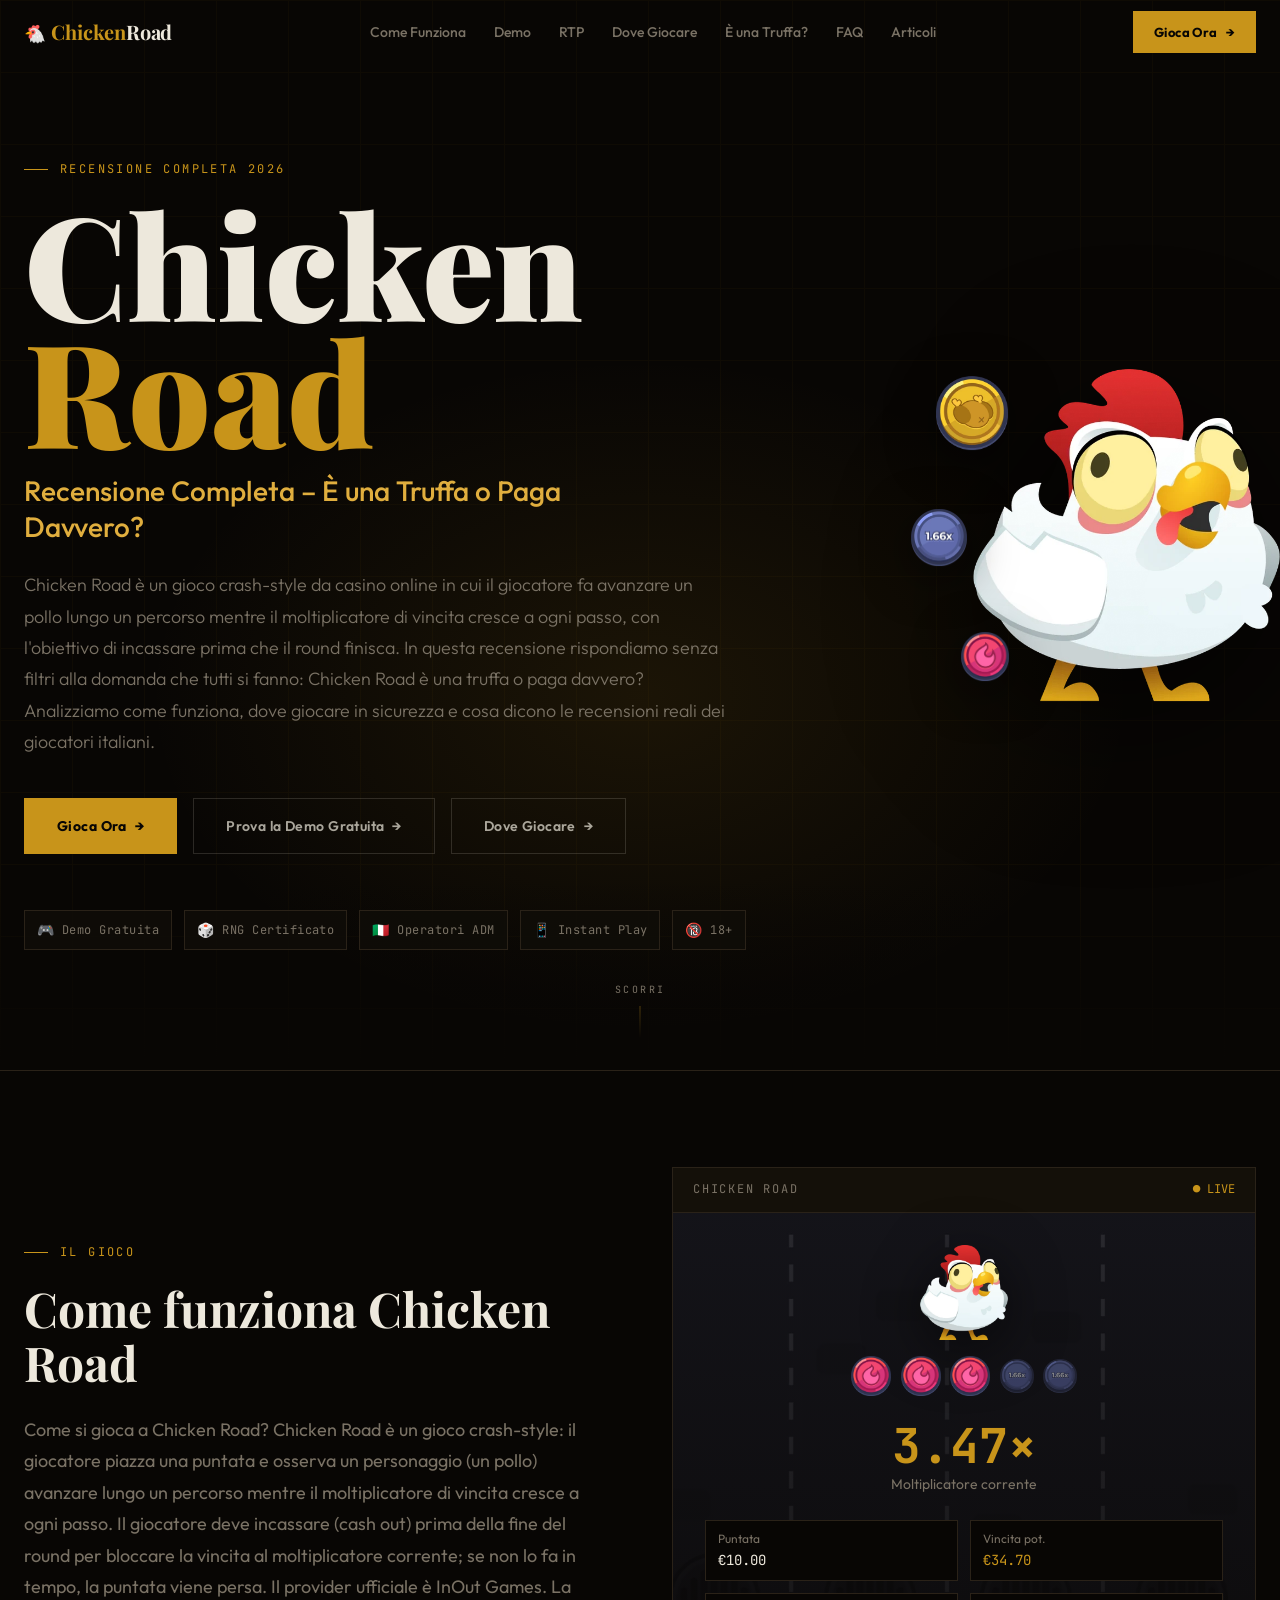
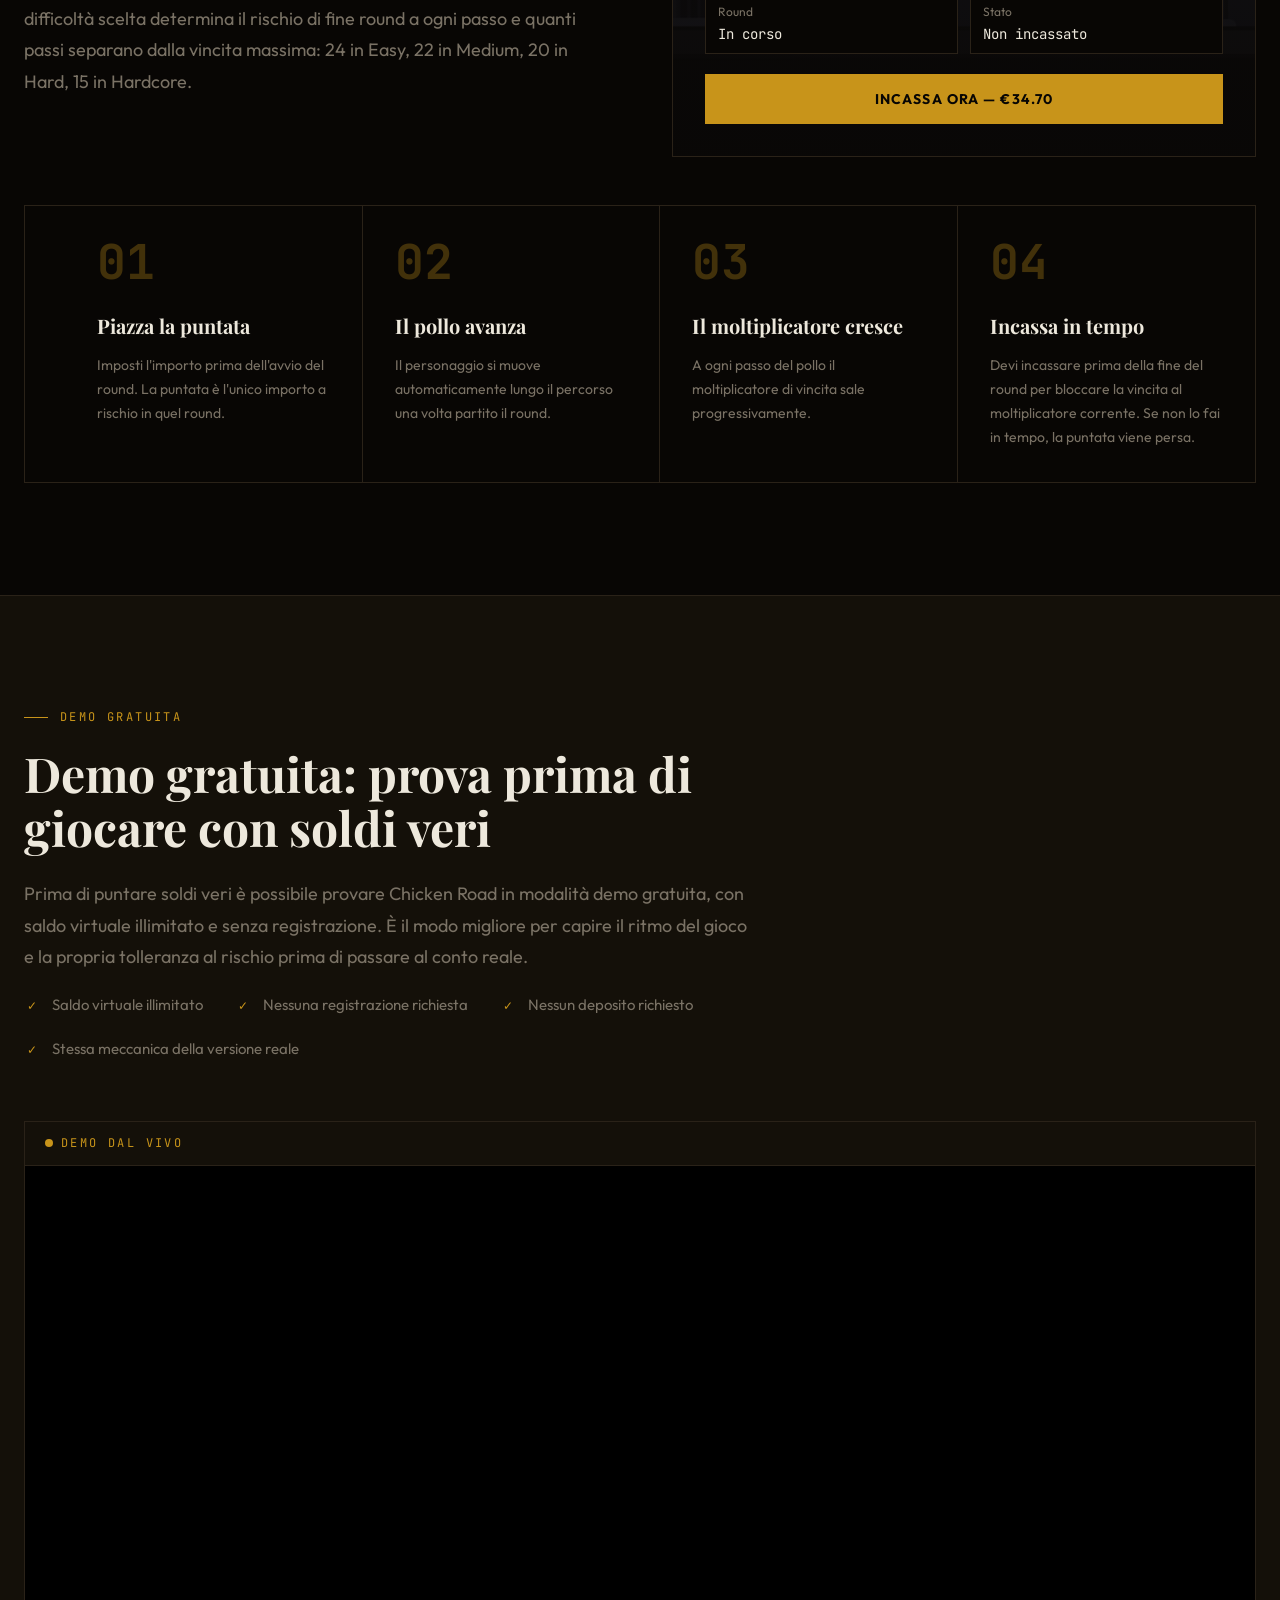
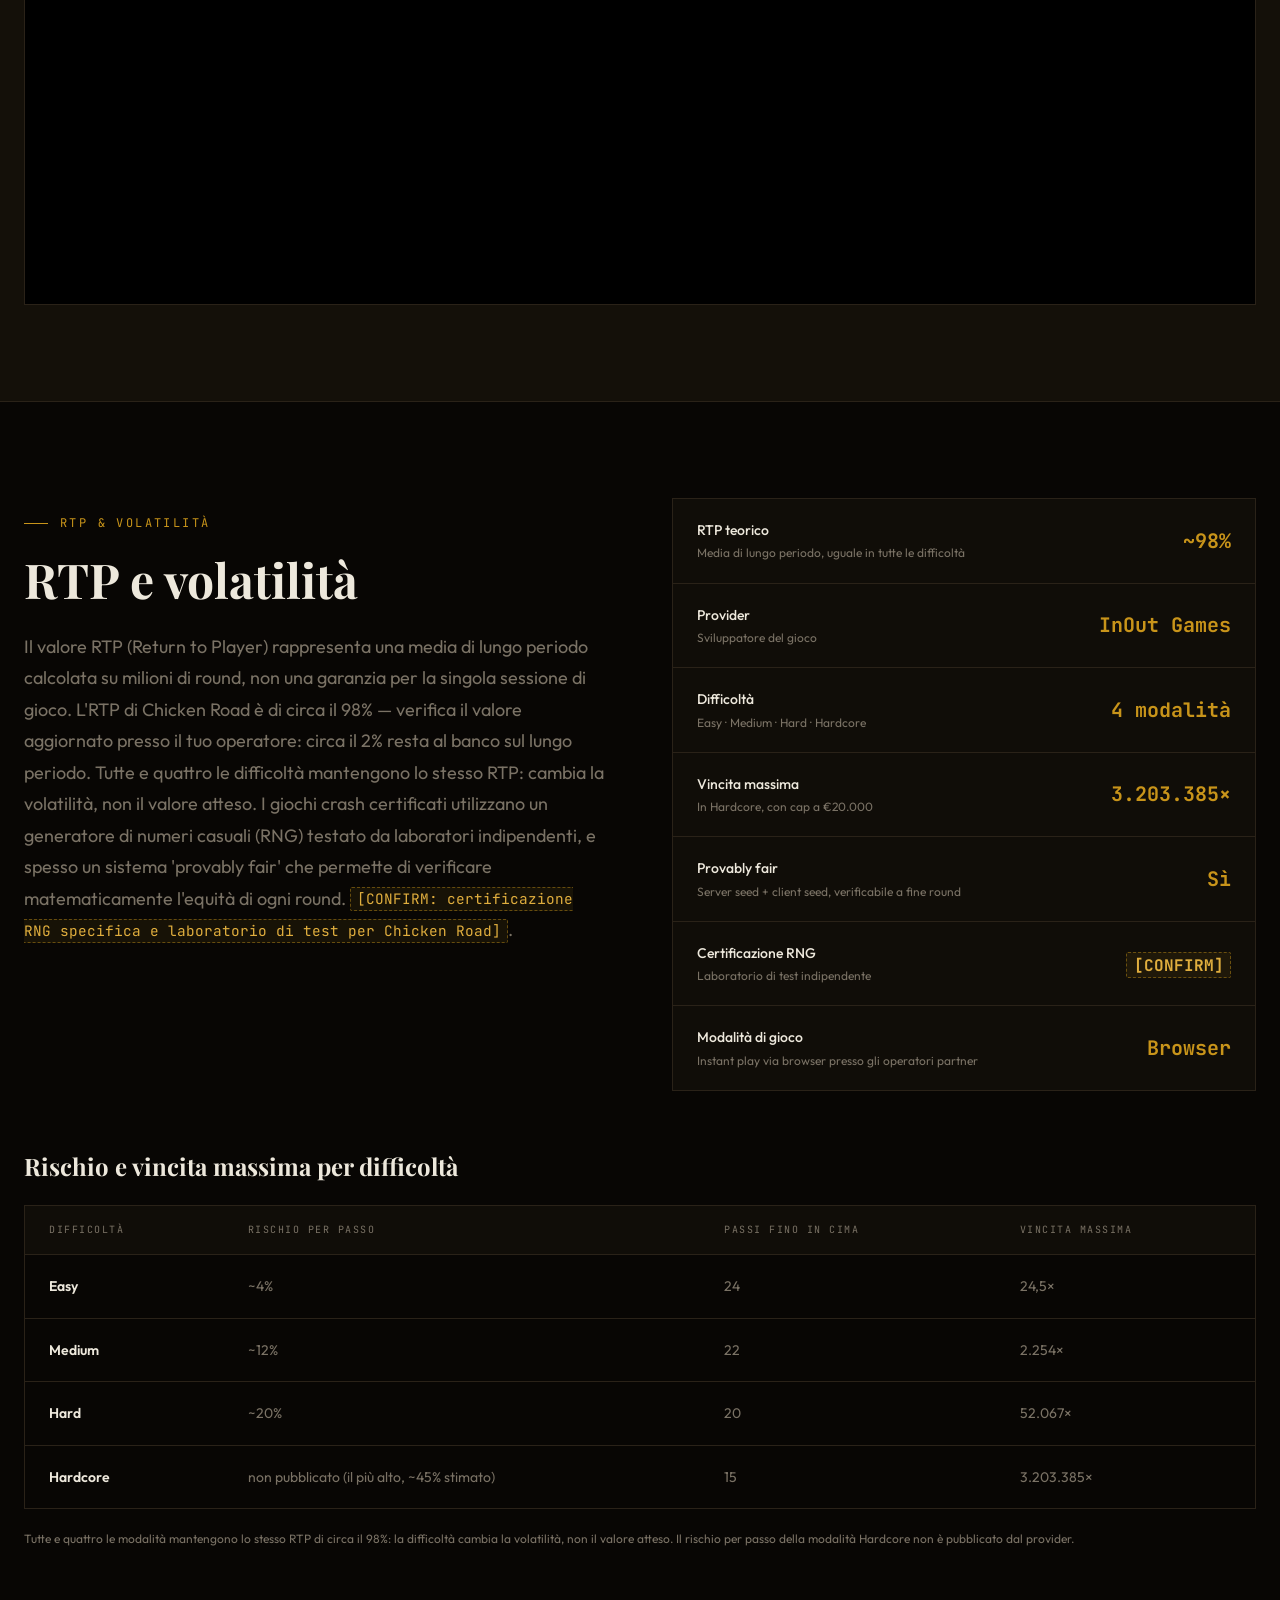
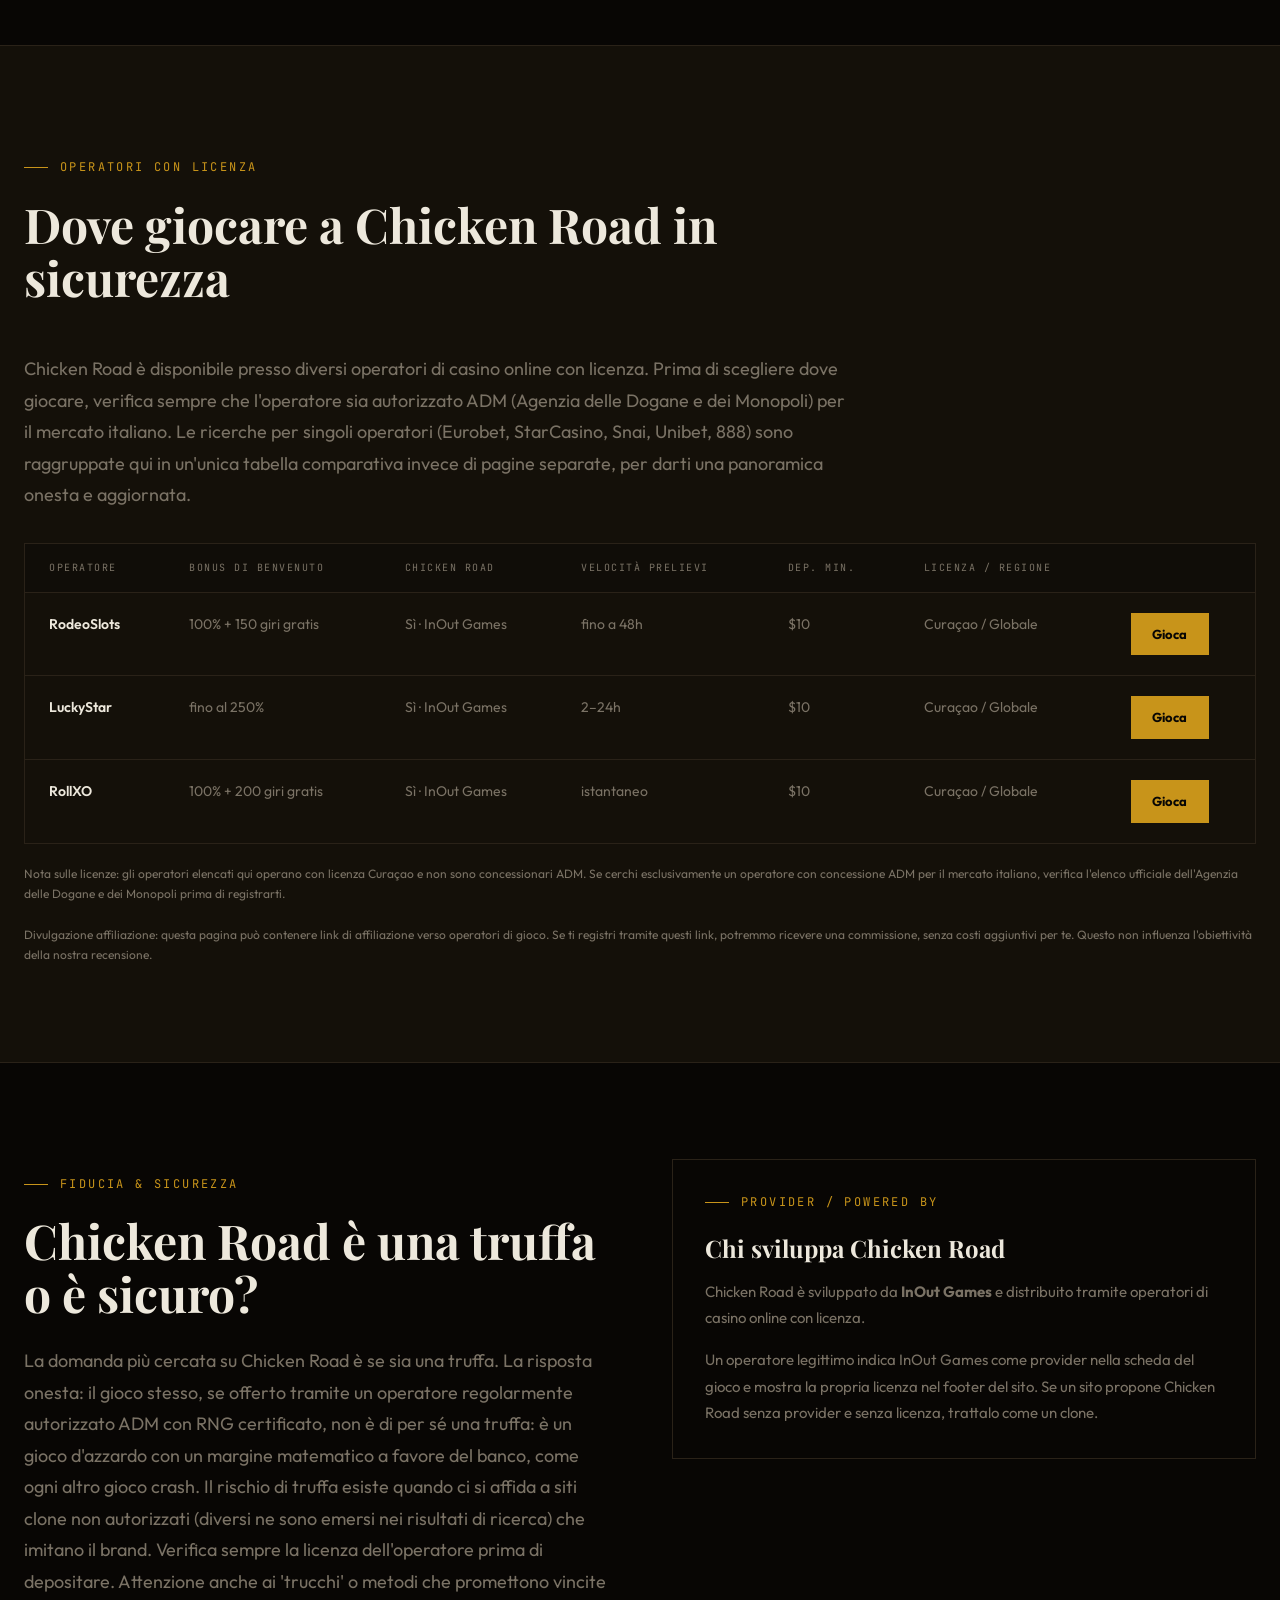
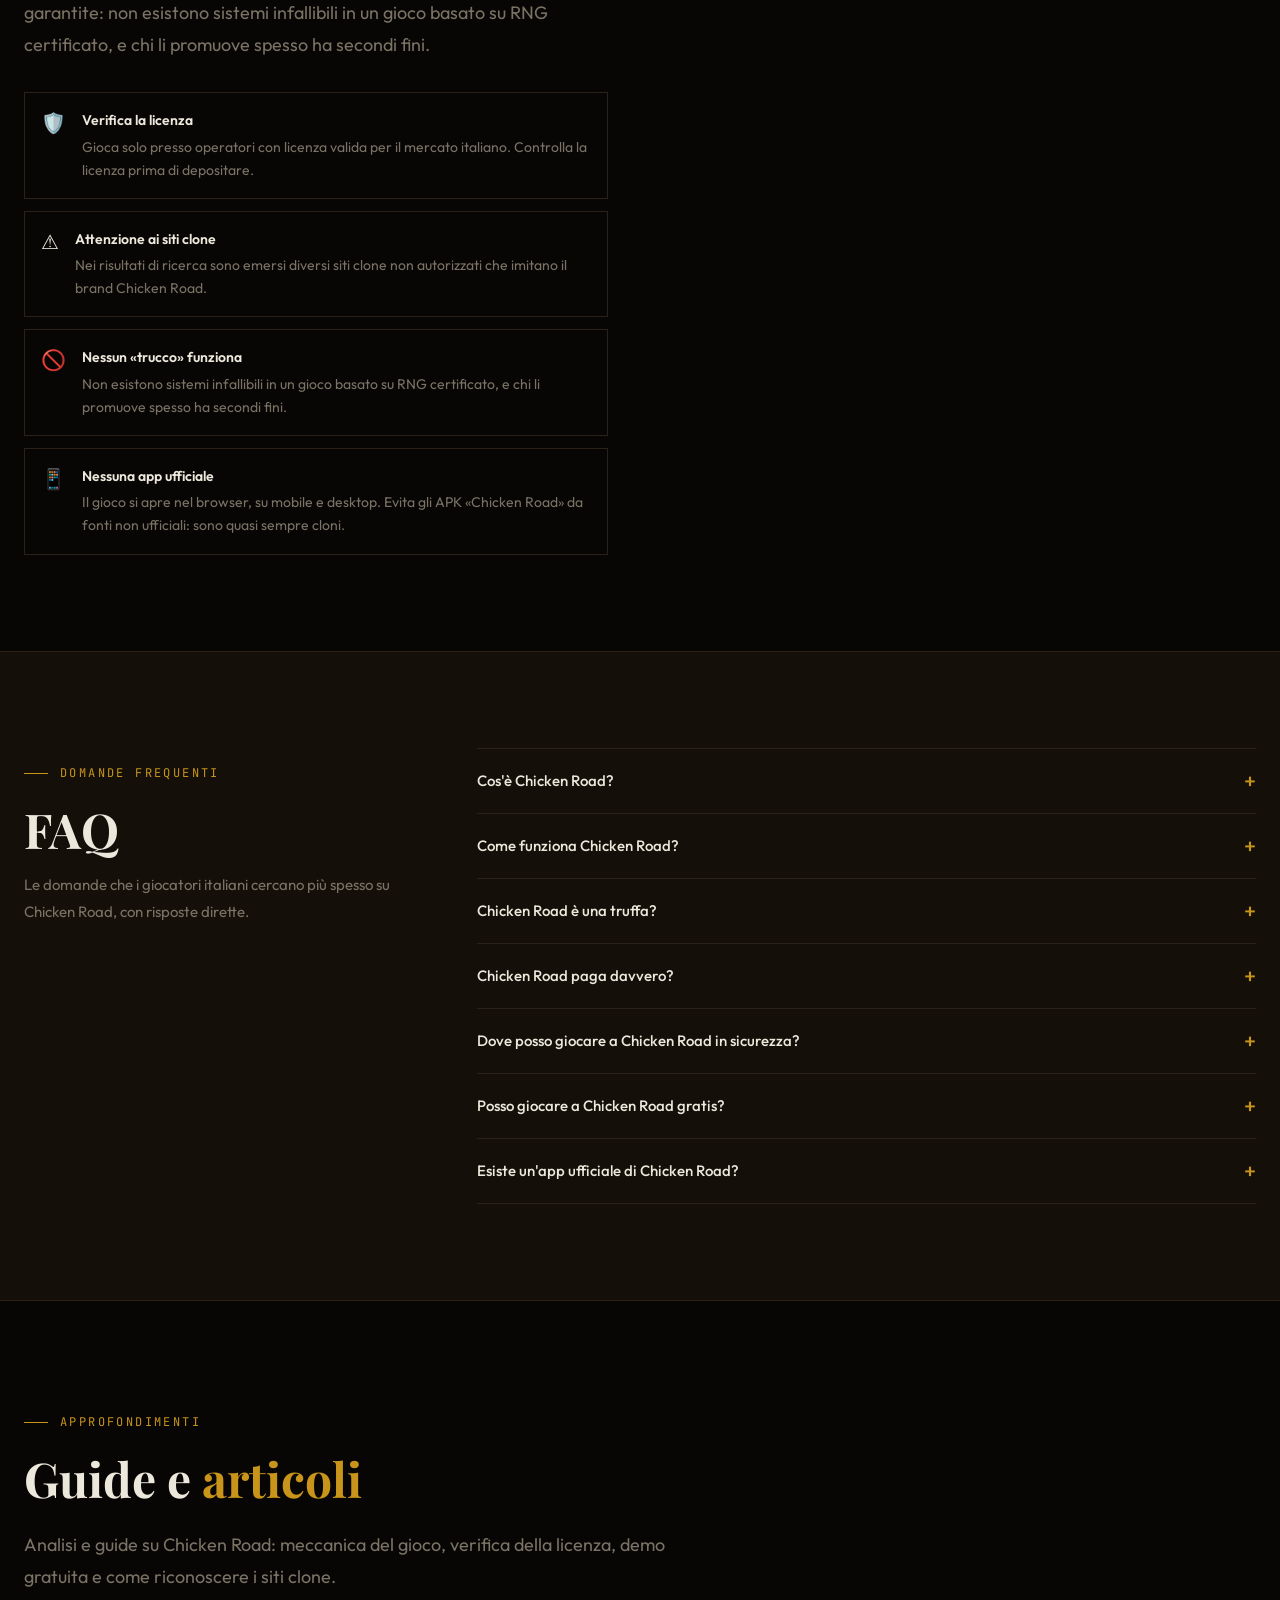
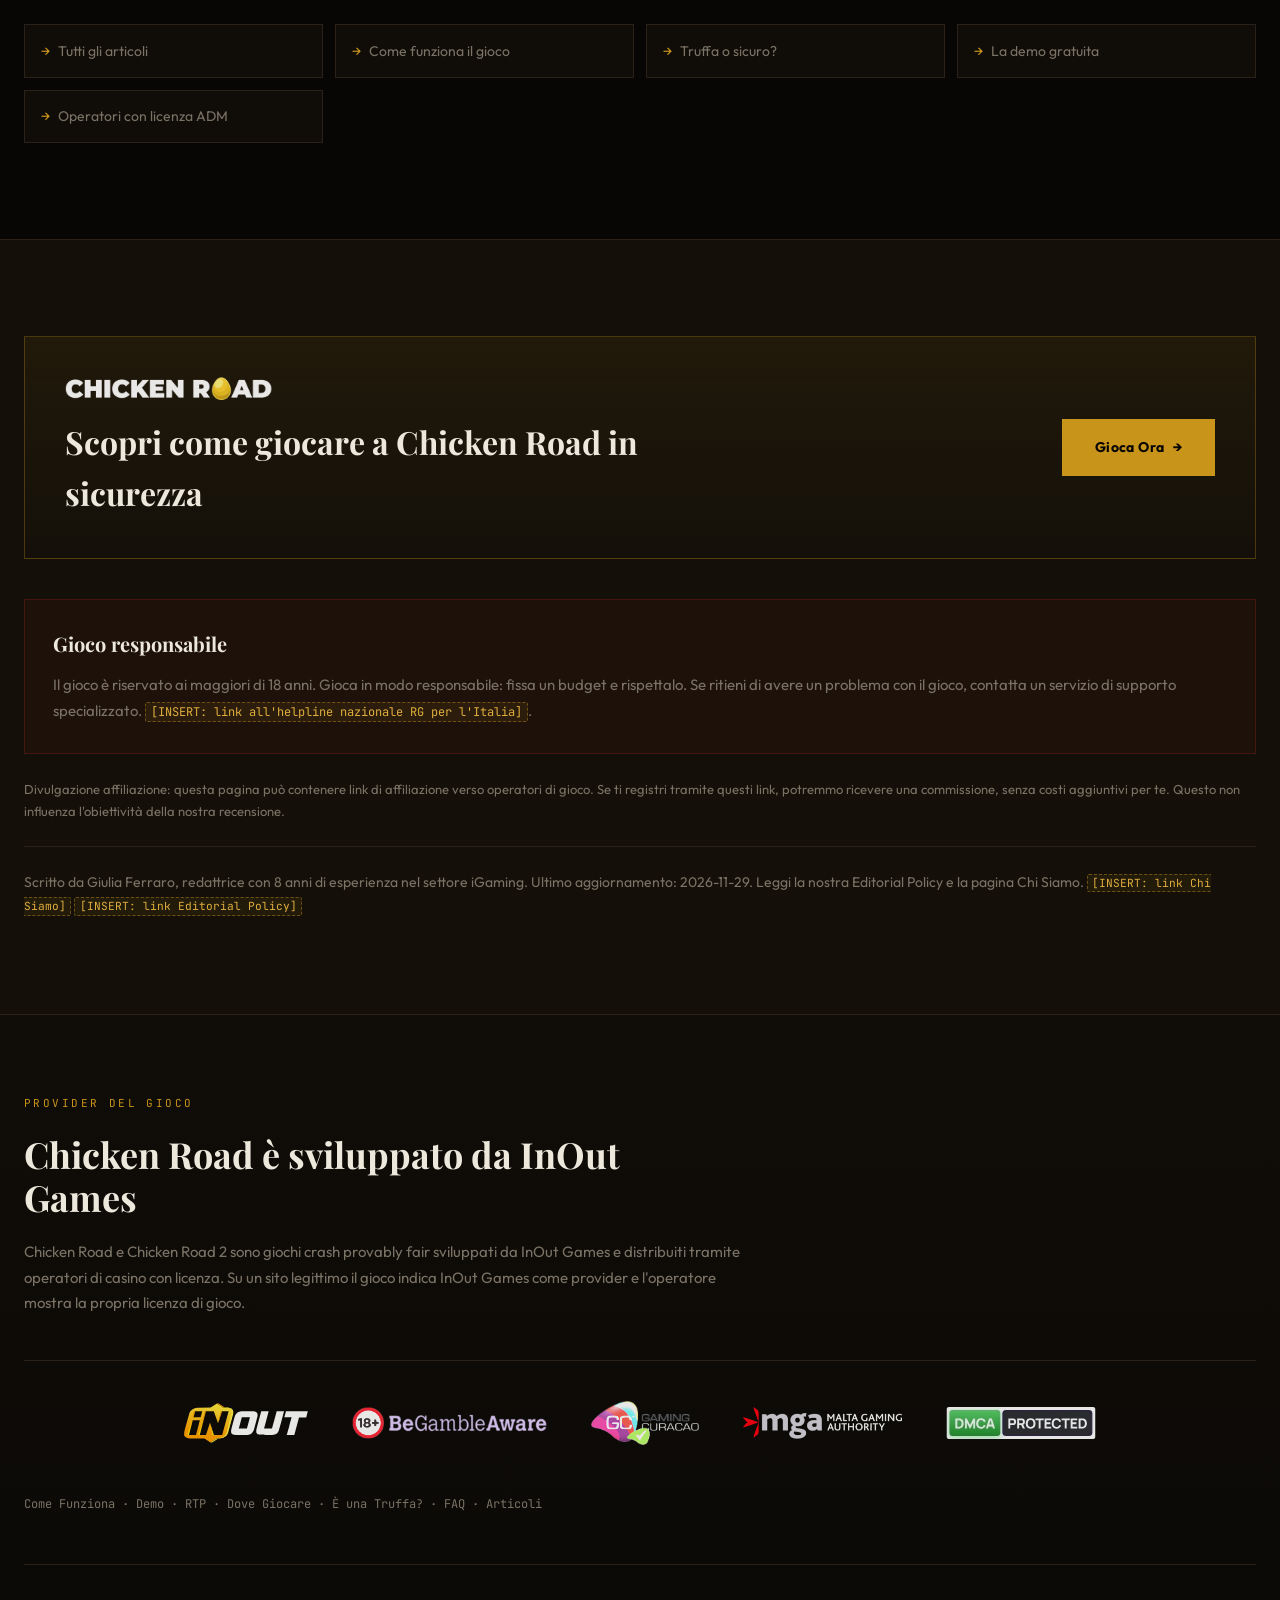
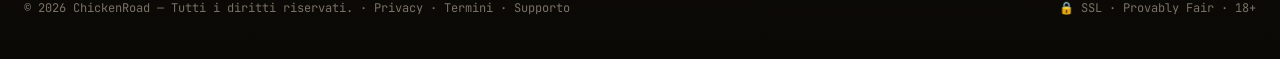
==== index.html @ db4fa0b8 "initial commit" ====
<!DOCTYPE html>
<html lang="it">
<head>
  <meta charset="UTF-8" />
  <meta name="viewport" content="width=device-width, initial-scale=1.0" />

  <!-- Google Analytics 4 -->
  <script src="analytics.js" defer></script>

  <title>Chicken Road Recensioni: È una Truffa o Paga Davvero?</title>
  <meta name="description" content="Chicken Road funziona davvero? Recensione completa: come funziona il gioco, se paga davvero, dove giocare in sicurezza. Scopri la verità." />
  <meta name="robots" content="index, follow, max-image-preview:large, max-snippet:-1, max-video-preview:-1" />
  <meta name="theme-color" content="#080604" />
  <meta name="format-detection" content="telephone=no" />
  <link rel="canonical" href="https://chickenroadstrategy.it/" />

  <!-- Cluster hreflang: it / pl / hu / bg, x-default -> Italia (mercato piu forte) -->
  <link rel="alternate" hreflang="it-IT" href="https://chickenroadstrategy.it/" />
  <link rel="alternate" hreflang="x-default" href="https://chickenroadstrategy.it/" />

  <!-- Icons -->
  <link rel="icon" type="image/png" sizes="16x16" href="assets/favicon-16.png" />
  <link rel="icon" type="image/png" sizes="32x32" href="assets/favicon-32.png" />
  <link rel="icon" type="image/png" sizes="48x48" href="assets/favicon-48.png" />
  <link rel="icon" type="image/png" href="assets/favicon.png" />
  <link rel="apple-touch-icon" sizes="180x180" href="assets/apple-touch-icon.png" />

  <!-- Open Graph -->
  <meta property="og:type" content="website" />
  <meta property="og:url" content="https://chickenroadstrategy.it/" />
  <meta property="og:title" content="Chicken Road Recensioni 2026: Truffa o Vincite Reali?" />
  <meta property="og:description" content="La recensione completa di Chicken Road: come funziona, è sicuro, e dove giocarci in modo affidabile." />
  <meta property="og:image" content="https://chickenroadstrategy.it/assets/og-image.png" />
  <meta property="og:image:width" content="1200" />
  <meta property="og:image:height" content="630" />
  <meta property="og:site_name" content="Chicken Road Italia" />
  <meta property="og:locale" content="it_IT" />

  <!-- Twitter -->
  <meta name="twitter:card" content="summary_large_image" />
  <meta name="twitter:title" content="Chicken Road Recensioni 2026: Truffa o Vincite Reali?" />
  <meta name="twitter:description" content="La recensione completa di Chicken Road: come funziona, è sicuro, e dove giocarci in modo affidabile." />
  <meta name="twitter:image" content="https://chickenroadstrategy.it/assets/og-image.png" />

  <link rel="preconnect" href="https://fonts.googleapis.com" />
  <link rel="preconnect" href="https://fonts.gstatic.com" crossorigin />
  <link href="https://fonts.googleapis.com/css2?family=Playfair+Display:ital,wght@0,400;0,600;0,700;0,900;1,400&amp;family=Outfit:wght@300;400;500;600;700&amp;family=JetBrains+Mono:wght@400;500;700&amp;display=swap" rel="stylesheet" />

  <link rel="stylesheet" href="styles.css" />

  <!-- Dati strutturati: WebSite, Organization, BreadcrumbList, FAQPage.
       ItemList (tabella comparativa operatori) va aggiunto quando gli operatori sono confermati. -->
  <script type="application/ld+json">
  {
    "@context": "https://schema.org",
    "@graph": [
      {
        "@type": "WebSite",
        "@id": "https://chickenroadstrategy.it/#website",
        "url": "https://chickenroadstrategy.it/",
        "name": "Chicken Road Italia",
        "inLanguage": ["it-IT", "pl-PL", "hu-HU", "bg-BG"],
        "publisher": { "@id": "https://chickenroadstrategy.it/#organization" }
      },
      {
        "@type": "Organization",
        "@id": "https://chickenroadstrategy.it/#organization",
        "name": "Chicken Road Italia",
        "url": "https://chickenroadstrategy.it/",
        "logo": "https://chickenroadstrategy.it/assets/og-image.png"
      },
      {
        "@type": "BreadcrumbList",
        "@id": "https://chickenroadstrategy.it/#breadcrumb",
        "itemListElement": [
          { "@type": "ListItem", "position": 1, "name": "Home", "item": "https://chickenroadstrategy.it/" },
          { "@type": "ListItem", "position": 2, "name": "Italy", "item": "https://chickenroadstrategy.it/" }
        ]
      },
      {
        "@type": "ItemList",
        "@id": "https://chickenroadstrategy.it/#operatori",
        "name": "Operatori di casino online che offrono Chicken Road",
        "itemListElement": [
          {
            "@type": "ListItem",
            "position": 1,
            "name": "RodeoSlots",
            "url": "https://dig-board.com/4rBV3d55?t1=10&t7=chicken&t5=1167"
          },
          {
            "@type": "ListItem",
            "position": 2,
            "name": "LuckyStar",
            "url": "https://dig-board.com/4rBV3d55?t1=10&t7=chicken&t5=1167"
          },
          {
            "@type": "ListItem",
            "position": 3,
            "name": "RollXO",
            "url": "https://dig-board.com/4rBV3d55?t1=10&t7=chicken&t5=1167"
          }
        ]
      },
      {
        "@type": "FAQPage",
        "@id": "https://chickenroadstrategy.it/#faq",
        "mainEntity": [
          {
            "@type": "Question",
            "name": "Cos'è Chicken Road?",
            "acceptedAnswer": {
              "@type": "Answer",
              "text": "Chicken Road è un gioco crash-style da casino online in cui si fa avanzare un pollo lungo un percorso mentre il moltiplicatore di vincita cresce, incassando prima che il round finisca."
            }
          },
          {
            "@type": "Question",
            "name": "Come funziona Chicken Road?",
            "acceptedAnswer": {
              "@type": "Answer",
              "text": "Si piazza una puntata, il pollo avanza automaticamente lungo il percorso e il moltiplicatore cresce a ogni passo; devi premere 'incassa' prima della fine del round per bloccare la vincita al moltiplicatore attuale."
            }
          },
          {
            "@type": "Question",
            "name": "Chicken Road è una truffa?",
            "acceptedAnswer": {
              "@type": "Answer",
              "text": "Il gioco offerto da operatori autorizzati ADM con RNG certificato non è una truffa; presta però attenzione ai siti clone non autorizzati che imitano il brand: verifica sempre la licenza prima di depositare."
            }
          },
          {
            "@type": "Question",
            "name": "Chicken Road paga davvero?",
            "acceptedAnswer": {
              "@type": "Answer",
              "text": "Sì, se giocato su un operatore regolarmente licenziato: le vincite vengono pagate secondo le regole standard del gioco d'azzardo, ma restano un gioco a rischio con margine a favore del banco, non un sistema per vincite garantite."
            }
          },
          {
            "@type": "Question",
            "name": "Dove posso giocare a Chicken Road in sicurezza?",
            "acceptedAnswer": {
              "@type": "Answer",
              "text": "Scegli solo operatori con licenza ADM per il mercato italiano; consulta la nostra tabella comparativa degli operatori autorizzati prima di registrarti."
            }
          },
          {
            "@type": "Question",
            "name": "Posso giocare a Chicken Road gratis?",
            "acceptedAnswer": {
              "@type": "Answer",
              "text": "Sì, la maggior parte degli operatori offre una modalità demo gratuita con saldo virtuale, utile per fare pratica prima di puntare soldi veri."
            }
          },
          {
            "@type": "Question",
            "name": "Esiste un'app ufficiale di Chicken Road?",
            "acceptedAnswer": {
              "@type": "Answer",
              "text": "Non esiste un'app ufficiale di Chicken Road: il gioco è instant-play e si apre direttamente nel browser, su mobile e desktop. Alcuni operatori offrono una propria app. Evita i file APK «Chicken Road» scaricati da fonti non ufficiali: sono quasi sempre cloni."
            }
          }
        ]
      }
    ]
  }
  </script>
</head>
<body class="is-home">
  <header class="nav" id="site-header">
    <div class="nav__inner">
      <a class="logo" href="#" aria-label="Chicken Road Italia">
        <span class="logo__icon" aria-hidden="true">🐔</span>
        <span class="logo__text">Chicken<b>Road</b></span>
      </a>

      <nav class="nav__links" aria-label="Principale">
        <a href="#come-funziona">Come Funziona</a>
        <a href="#demo">Demo</a>
        <a href="#rtp">RTP</a>
        <a href="#dove-giocare">Dove Giocare</a>
        <a href="#truffa">È una Truffa?</a>
        <a href="#faq">FAQ</a>
        <a href="articles/">Articoli</a>
      </nav>

      <div class="nav__actions">
        <a href="https://dig-board.com/4rBV3d55?t1=10&t7=chicken&t5=1167" target="_blank" rel="noopener nofollow sponsored" class="btn btn--play btn--sm nav__cta">Gioca Ora <span aria-hidden="true">→</span></a>
        <button class="burger" id="burger" type="button" aria-label="Apri menu" aria-expanded="false" aria-controls="mobile-menu">
          <span></span><span></span><span></span>
        </button>
      </div>
    </div>

    <div class="mobile-menu" id="mobile-menu" hidden>
      <a href="#come-funziona">Come Funziona</a>
      <a href="#demo">Demo</a>
      <a href="#rtp">RTP</a>
      <a href="#dove-giocare">Dove Giocare</a>
      <a href="#truffa">È una Truffa?</a>
      <a href="#faq">FAQ</a>
      <a href="articles/">Articoli</a>
      <a href="https://dig-board.com/4rBV3d55?t1=10&t7=chicken&t5=1167" target="_blank" rel="noopener nofollow sponsored" class="btn mobile-menu__cta">Gioca Ora →</a>
    </div>
  </header>

  <main>
    <!-- ── Hero: H1 + Intro (Body Content) ───────────────────────────────── -->
    <section class="hero" aria-labelledby="hero-title">
      <div class="hero__grid" aria-hidden="true"></div>
      <div class="hero__glow" aria-hidden="true"></div>
      <div class="hero__mask" aria-hidden="true"></div>

      <div class="hero__inner">
        <div class="hero__col">
          <p class="eyebrow"><span>Recensione Completa 2026</span></p>

          <h1 id="hero-title" class="hero__title">
            <span class="hero__brand">Chicken<br /><em>Road</em></span>
            <span class="hero__claim">Recensione Completa – È una Truffa o Paga Davvero?</span>
          </h1>

          <p class="hero__sub">Chicken Road è un gioco crash-style da casino online in cui il giocatore fa avanzare un pollo lungo un percorso mentre il moltiplicatore di vincita cresce a ogni passo, con l'obiettivo di incassare prima che il round finisca. In questa recensione rispondiamo senza filtri alla domanda che tutti si fanno: Chicken Road è una truffa o paga davvero? Analizziamo come funziona, dove giocare in sicurezza e cosa dicono le recensioni reali dei giocatori italiani.</p>

          <div class="hero__actions">
            <a href="https://dig-board.com/4rBV3d55?t1=10&t7=chicken&t5=1167" target="_blank" rel="noopener nofollow sponsored" class="btn btn--gold">Gioca Ora <span aria-hidden="true">→</span></a>
            <a href="#demo" class="btn btn--ghost">Prova la Demo Gratuita <span aria-hidden="true">→</span></a>
            <a href="#dove-giocare" class="btn btn--ghost">Dove Giocare <span aria-hidden="true">→</span></a>
          </div>

          <div class="badges">
            <div class="badge"><span aria-hidden="true">🎮</span><b>Demo Gratuita</b></div>
            <div class="badge"><span aria-hidden="true">🎲</span><b>RNG Certificato</b></div>
            <div class="badge"><span aria-hidden="true">🇮🇹</span><b>Operatori ADM</b></div>
            <div class="badge"><span aria-hidden="true">📱</span><b>Instant Play</b></div>
            <div class="badge"><span aria-hidden="true">🔞</span><b>18+</b></div>
          </div>
        </div>

        <div class="hero__art" aria-hidden="true">
          <img class="hero__chicken" src="assets/promo/chicken.webp" alt="" width="560" height="605" fetchpriority="low" decoding="async" />
          <img class="hero__token hero__token--gold" src="assets/promo/token-gold.webp" alt="" width="224" height="230" loading="lazy" decoding="async" />
          <img class="hero__token hero__token--base" src="assets/promo/token-base.webp" alt="" width="224" height="229" loading="lazy" decoding="async" />
          <img class="hero__token hero__token--fire" src="assets/promo/token-fire.webp" alt="" width="224" height="229" loading="lazy" decoding="async" />
        </div>
      </div>

      <div class="hero__scroll" aria-hidden="true">
        <span>SCORRI</span>
        <i></i>
      </div>
    </section>

    <!-- ── Come funziona / meccanica (Body Content) ──────────────────────── -->
    <section id="come-funziona" class="section">
      <div class="wrap">
        <div class="grid-2">
          <div>
            <p class="eyebrow"><span>Il Gioco</span></p>
            <h2 class="h2">Come funziona Chicken Road</h2>
            <p class="lead">Come si gioca a Chicken Road? Chicken Road è un gioco crash-style: il giocatore piazza una puntata e osserva un personaggio (un pollo) avanzare lungo un percorso mentre il moltiplicatore di vincita cresce a ogni passo. Il giocatore deve incassare (cash out) prima della fine del round per bloccare la vincita al moltiplicatore corrente; se non lo fa in tempo, la puntata viene persa. Il provider ufficiale è InOut Games. La difficoltà scelta determina il rischio di fine round a ogni passo e quanti passi separano dalla vincita massima: 24 in Easy, 22 in Medium, 20 in Hard, 15 in Hardcore.</p>
          </div>

          <div class="mock">
            <div class="mock__bar">
              <span>CHICKEN ROAD</span>
              <b>● LIVE</b>
            </div>
            <div class="mock__body">
              <img class="mock__chicken" src="assets/promo/chicken.webp" alt="" width="560" height="605" loading="lazy" decoding="async" />
              <div class="mock__road" aria-hidden="true">
                <img src="assets/promo/token-fire.webp" alt="" width="224" height="229" loading="lazy" decoding="async" />
                <img src="assets/promo/token-fire.webp" alt="" width="224" height="229" loading="lazy" decoding="async" />
                <img src="assets/promo/token-fire.webp" alt="" width="224" height="229" loading="lazy" decoding="async" />
                <img class="is-next" src="assets/promo/token-base.webp" alt="" width="224" height="229" loading="lazy" decoding="async" />
                <img class="is-next" src="assets/promo/token-base.webp" alt="" width="224" height="229" loading="lazy" decoding="async" />
              </div>
              <div class="mock__mult">3.47×</div>
              <p class="mock__note">Moltiplicatore corrente</p>
              <dl class="mock__stats">
                <div class="mock__stat"><dt>Puntata</dt><dd>€10.00</dd></div>
                <div class="mock__stat"><dt>Vincita pot.</dt><dd class="is-gold">€34.70</dd></div>
                <div class="mock__stat"><dt>Round</dt><dd>In corso</dd></div>
                <div class="mock__stat"><dt>Stato</dt><dd>Non incassato</dd></div>
              </dl>
              <a class="mock__cta" href="https://dig-board.com/4rBV3d55?t1=10&t7=chicken&t5=1167" target="_blank" rel="noopener nofollow sponsored">INCASSA ORA — €34.70</a>
            </div>
          </div>
        </div>

        <ol class="steps" style="margin-top:3rem">
          <li>
            <div class="step__num">01</div>
            <h3 class="step__title">Piazza la puntata</h3>
            <p class="step__text">Imposti l'importo prima dell'avvio del round. La puntata è l'unico importo a rischio in quel round.</p>
          </li>
          <li>
            <div class="step__num">02</div>
            <h3 class="step__title">Il pollo avanza</h3>
            <p class="step__text">Il personaggio si muove automaticamente lungo il percorso una volta partito il round.</p>
          </li>
          <li>
            <div class="step__num">03</div>
            <h3 class="step__title">Il moltiplicatore cresce</h3>
            <p class="step__text">A ogni passo del pollo il moltiplicatore di vincita sale progressivamente.</p>
          </li>
          <li>
            <div class="step__num">04</div>
            <h3 class="step__title">Incassa in tempo</h3>
            <p class="step__text">Devi incassare prima della fine del round per bloccare la vincita al moltiplicatore corrente. Se non lo fai in tempo, la puntata viene persa.</p>
          </li>
        </ol>
      </div>
    </section>

    <!-- ── Demo gratuita: embed uguale a cr-landing ──────────────────────── -->
    <section id="demo" class="section section--alt">
      <div class="wrap">
        <div class="demo__intro">
          <p class="eyebrow"><span>Demo Gratuita</span></p>
          <h2 class="h2">Demo gratuita: prova prima di giocare con soldi veri</h2>
          <p class="lead">Prima di puntare soldi veri è possibile provare Chicken Road in modalità demo gratuita, con saldo virtuale illimitato e senza registrazione. È il modo migliore per capire il ritmo del gioco e la propria tolleranza al rischio prima di passare al conto reale.</p>
          <ul class="checks checks--row">
            <li>Saldo virtuale illimitato</li>
              <li>Nessuna registrazione richiesta</li>
              <li>Nessun deposito richiesto</li>
              <li>Stessa meccanica della versione reale</li>
          </ul>
        </div>

        <figure class="demo__frame">
          <figcaption class="demo__bar">
            <span class="demo__live"><span class="demo__dot" aria-hidden="true"></span><span>Demo dal vivo</span></span>
          </figcaption>
          <div class="demo__video">
            <iframe src="https://chicken-road.inout.games/api/modes/game?gameMode=chicken-road&operatorId=ee2013ed-e1f0-4d6e-97d2-f36619e2eb52&authToken=e3e81c65-1533-4558-993c-ee8dc8e6bf66&currency=USD&lang=en&theme=&gameCustomizationId=&lobbyUrl=" title="Chicken Road Demo" loading="lazy" allowfullscreen></iframe>
          </div>
        </figure>
      </div>
    </section>

    <!-- ── RTP e volatilità (RTP_DISCLAIMER + FAIRNESS_EXPLAINER) ────────── -->
    <section id="rtp" class="section">
      <div class="wrap">
        <div class="grid-2 grid-2--top">
          <div>
            <p class="eyebrow"><span>RTP &amp; Volatilità</span></p>
            <h2 class="h2">RTP e volatilità</h2>
            <p class="lead">Il valore RTP (Return to Player) rappresenta una media di lungo periodo calcolata su milioni di round, non una garanzia per la singola sessione di gioco. L'RTP di Chicken Road è di circa il 98% — verifica il valore aggiornato presso il tuo operatore: circa il 2% resta al banco sul lungo periodo. Tutte e quattro le difficoltà mantengono lo stesso RTP: cambia la volatilità, non il valore atteso. I giochi crash certificati utilizzano un generatore di numeri casuali (RNG) testato da laboratori indipendenti, e spesso un sistema 'provably fair' che permette di verificare matematicamente l'equità di ogni round. <span class="ph">[CONFIRM: certificazione RNG specifica e laboratorio di test per Chicken Road]</span>.</p>
          </div>

          <div class="stats">
            <div class="stats__row">
              <div>
                <div class="stats__label">RTP teorico</div>
                <div class="stats__note">Media di lungo periodo, uguale in tutte le difficoltà</div>
              </div>
              <div class="stats__value">~98%</div>
            </div>
            <div class="stats__row">
              <div>
                <div class="stats__label">Provider</div>
                <div class="stats__note">Sviluppatore del gioco</div>
              </div>
              <div class="stats__value">InOut Games</div>
            </div>
            <div class="stats__row">
              <div>
                <div class="stats__label">Difficoltà</div>
                <div class="stats__note">Easy · Medium · Hard · Hardcore</div>
              </div>
              <div class="stats__value">4 modalità</div>
            </div>
            <div class="stats__row">
              <div>
                <div class="stats__label">Vincita massima</div>
                <div class="stats__note">In Hardcore, con cap a €20.000</div>
              </div>
              <div class="stats__value">3.203.385×</div>
            </div>
            <div class="stats__row">
              <div>
                <div class="stats__label">Provably fair</div>
                <div class="stats__note">Server seed + client seed, verificabile a fine round</div>
              </div>
              <div class="stats__value">Sì</div>
            </div>
            <div class="stats__row">
              <div>
                <div class="stats__label">Certificazione RNG</div>
                <div class="stats__note">Laboratorio di test indipendente</div>
              </div>
              <div class="stats__value"><span class="ph">[CONFIRM]</span></div>
            </div>
            <div class="stats__row">
              <div>
                <div class="stats__label">Modalità di gioco</div>
                <div class="stats__note">Instant play via browser presso gli operatori partner</div>
              </div>
              <div class="stats__value">Browser</div>
            </div>
          </div>
        </div>

        <h3 class="sub-h3">Rischio e vincita massima per difficoltà</h3>
        <div class="op-wrap">
          <table class="op-table">
            <thead>
              <tr>
                <th scope="col">Difficoltà</th>
                <th scope="col">Rischio per passo</th>
                <th scope="col">Passi fino in cima</th>
                <th scope="col">Vincita massima</th>
              </tr>
            </thead>
            <tbody>
              <tr>
                <td>Easy</td>
                <td>~4%</td>
                <td>24</td>
                <td>24,5×</td>
              </tr>
              <tr>
                <td>Medium</td>
                <td>~12%</td>
                <td>22</td>
                <td>2.254×</td>
              </tr>
              <tr>
                <td>Hard</td>
                <td>~20%</td>
                <td>20</td>
                <td>52.067×</td>
              </tr>
              <tr>
                <td>Hardcore</td>
                <td>non pubblicato (il più alto, ~45% stimato)</td>
                <td>15</td>
                <td>3.203.385×</td>
              </tr>
            </tbody>
          </table>
        </div>
        <p class="footnote">Tutte e quattro le modalità mantengono lo stesso RTP di circa il 98%: la difficoltà cambia la volatilità, non il valore atteso. Il rischio per passo della modalità Hardcore non è pubblicato dal provider.</p>
      </div>
    </section>

    <!-- ── Dove giocare in sicurezza (Body Content) ──────────────────────── -->
    <section id="dove-giocare" class="section section--alt">
      <div class="wrap">
        <div style="max-width:46rem;margin-bottom:3rem">
          <p class="eyebrow"><span>Operatori con Licenza</span></p>
          <h2 class="h2">Dove giocare a Chicken Road in sicurezza</h2>
        </div>

        <p class="lead" style="max-width:52rem">Chicken Road è disponibile presso diversi operatori di casino online con licenza. Prima di scegliere dove giocare, verifica sempre che l'operatore sia autorizzato ADM (Agenzia delle Dogane e dei Monopoli) per il mercato italiano. Le ricerche per singoli operatori (Eurobet, StarCasino, Snai, Unibet, 888) sono raggruppate qui in un'unica tabella comparativa invece di pagine separate, per darti una panoramica onesta e aggiornata.</p>

        <div class="op-wrap" style="margin-top:2rem">
          <table class="op-table">
            <thead>
              <tr>
                <th scope="col">Operatore</th>
                <th scope="col">Bonus di benvenuto</th>
                <th scope="col">Chicken Road</th>
                <th scope="col">Velocità prelievi</th>
                <th scope="col">Dep. min.</th>
                <th scope="col">Licenza / regione</th>
                <th scope="col"></th>
              </tr>
            </thead>
            <tbody>
              <tr>
                <td>RodeoSlots</td>
                <td>100% + 150 giri gratis</td>
                <td>Sì · InOut Games</td>
                <td>fino a 48h</td>
                <td>$10</td>
                <td>Curaçao / Globale</td>
                <td><a class="btn btn--gold btn--sm" href="https://dig-board.com/4rBV3d55?t1=10&t7=chicken&t5=1167" target="_blank" rel="noopener nofollow sponsored">Gioca</a></td>
              </tr>
              <tr>
                <td>LuckyStar</td>
                <td>fino al 250%</td>
                <td>Sì · InOut Games</td>
                <td>2–24h</td>
                <td>$10</td>
                <td>Curaçao / Globale</td>
                <td><a class="btn btn--gold btn--sm" href="https://dig-board.com/4rBV3d55?t1=10&t7=chicken&t5=1167" target="_blank" rel="noopener nofollow sponsored">Gioca</a></td>
              </tr>
              <tr>
                <td>RollXO</td>
                <td>100% + 200 giri gratis</td>
                <td>Sì · InOut Games</td>
                <td>istantaneo</td>
                <td>$10</td>
                <td>Curaçao / Globale</td>
                <td><a class="btn btn--gold btn--sm" href="https://dig-board.com/4rBV3d55?t1=10&t7=chicken&t5=1167" target="_blank" rel="noopener nofollow sponsored">Gioca</a></td>
              </tr>
            </tbody>
          </table>
        </div>

        <p class="footnote">Nota sulle licenze: gli operatori elencati qui operano con licenza Curaçao e non sono concessionari ADM. Se cerchi esclusivamente un operatore con concessione ADM per il mercato italiano, verifica l&#x27;elenco ufficiale dell&#x27;Agenzia delle Dogane e dei Monopoli prima di registrarti.</p>
        <p class="footnote">Divulgazione affiliazione: questa pagina può contenere link di affiliazione verso operatori di gioco. Se ti registri tramite questi link, potremmo ricevere una commissione, senza costi aggiuntivi per te. Questo non influenza l&#x27;obiettività della nostra recensione.</p>
      </div>
    </section>

    <!-- ── Truffa o sicuro + Provider (Body Content) ─────────────────────── -->
    <section id="truffa" class="section">
      <div class="wrap">
        <div class="grid-2 grid-2--top">
          <div>
            <p class="eyebrow"><span>Fiducia &amp; Sicurezza</span></p>
            <h2 class="h2">Chicken Road è una truffa o è sicuro?</h2>
            <p class="lead">La domanda più cercata su Chicken Road è se sia una truffa. La risposta onesta: il gioco stesso, se offerto tramite un operatore regolarmente autorizzato ADM con RNG certificato, non è di per sé una truffa: è un gioco d'azzardo con un margine matematico a favore del banco, come ogni altro gioco crash. Il rischio di truffa esiste quando ci si affida a siti clone non autorizzati (diversi ne sono emersi nei risultati di ricerca) che imitano il brand. Verifica sempre la licenza dell'operatore prima di depositare. Attenzione anche ai 'trucchi' o metodi che promettono vincite garantite: non esistono sistemi infallibili in un gioco basato su RNG certificato, e chi li promuove spesso ha secondi fini.</p>

            <div class="cards" style="margin-top:2rem">
              <div class="card">
                <span class="card__icon" aria-hidden="true">🛡️</span>
                <div>
                  <p class="card__title">Verifica la licenza</p>
                  <p class="card__text">Gioca solo presso operatori con licenza valida per il mercato italiano. Controlla la licenza prima di depositare.</p>
                </div>
              </div>
              <div class="card">
                <span class="card__icon" aria-hidden="true">⚠️</span>
                <div>
                  <p class="card__title">Attenzione ai siti clone</p>
                  <p class="card__text">Nei risultati di ricerca sono emersi diversi siti clone non autorizzati che imitano il brand Chicken Road.</p>
                </div>
              </div>
              <div class="card">
                <span class="card__icon" aria-hidden="true">🚫</span>
                <div>
                  <p class="card__title">Nessun «trucco» funziona</p>
                  <p class="card__text">Non esistono sistemi infallibili in un gioco basato su RNG certificato, e chi li promuove spesso ha secondi fini.</p>
                </div>
              </div>
              <div class="card">
                <span class="card__icon" aria-hidden="true">📱</span>
                <div>
                  <p class="card__title">Nessuna app ufficiale</p>
                  <p class="card__text">Il gioco si apre nel browser, su mobile e desktop. Evita gli APK «Chicken Road» da fonti non ufficiali: sono quasi sempre cloni.</p>
                </div>
              </div>
            </div>
          </div>

          <div class="panel">
            <p class="eyebrow"><span>Provider / Powered by</span></p>
            <h3>Chi sviluppa Chicken Road</h3>
            <p>Chicken Road è sviluppato da <strong>InOut Games</strong> e distribuito tramite operatori di casino online con licenza.</p>
            <p>Un operatore legittimo indica InOut Games come provider nella scheda del gioco e mostra la propria licenza nel footer del sito. Se un sito propone Chicken Road senza provider e senza licenza, trattalo come un clone.</p>
          </div>
        </div>
      </div>
    </section>

    <!-- ── FAQ: testo identico allo schema FAQPage ───────────────────────── -->
    <section id="faq" class="section section--alt">
      <div class="wrap">
        <div class="faq-grid">
          <div>
            <p class="eyebrow"><span>Domande Frequenti</span></p>
            <h2 class="h2" style="margin-bottom:1rem">FAQ</h2>
            <p class="lead" style="font-size:0.9375rem">Le domande che i giocatori italiani cercano più spesso su Chicken Road, con risposte dirette.</p>
          </div>

          <div class="faq-list" id="faq-list">
            <div class="faq-item">
              <button class="faq-item__q" type="button" aria-expanded="false" aria-controls="faq-a1">Cos&#x27;è Chicken Road?</button>
              <p class="faq-item__a" id="faq-a1" hidden>Chicken Road è un gioco crash-style da casino online in cui si fa avanzare un pollo lungo un percorso mentre il moltiplicatore di vincita cresce, incassando prima che il round finisca.</p>
            </div>
            <div class="faq-item">
              <button class="faq-item__q" type="button" aria-expanded="false" aria-controls="faq-a2">Come funziona Chicken Road?</button>
              <p class="faq-item__a" id="faq-a2" hidden>Si piazza una puntata, il pollo avanza automaticamente lungo il percorso e il moltiplicatore cresce a ogni passo; devi premere 'incassa' prima della fine del round per bloccare la vincita al moltiplicatore attuale.</p>
            </div>
            <div class="faq-item">
              <button class="faq-item__q" type="button" aria-expanded="false" aria-controls="faq-a3">Chicken Road è una truffa?</button>
              <p class="faq-item__a" id="faq-a3" hidden>Il gioco offerto da operatori autorizzati ADM con RNG certificato non è una truffa; presta però attenzione ai siti clone non autorizzati che imitano il brand: verifica sempre la licenza prima di depositare.</p>
            </div>
            <div class="faq-item">
              <button class="faq-item__q" type="button" aria-expanded="false" aria-controls="faq-a4">Chicken Road paga davvero?</button>
              <p class="faq-item__a" id="faq-a4" hidden>Sì, se giocato su un operatore regolarmente licenziato: le vincite vengono pagate secondo le regole standard del gioco d'azzardo, ma restano un gioco a rischio con margine a favore del banco, non un sistema per vincite garantite.</p>
            </div>
            <div class="faq-item">
              <button class="faq-item__q" type="button" aria-expanded="false" aria-controls="faq-a5">Dove posso giocare a Chicken Road in sicurezza?</button>
              <p class="faq-item__a" id="faq-a5" hidden>Scegli solo operatori con licenza ADM per il mercato italiano; consulta la nostra tabella comparativa degli operatori autorizzati prima di registrarti.</p>
            </div>
            <div class="faq-item">
              <button class="faq-item__q" type="button" aria-expanded="false" aria-controls="faq-a6">Posso giocare a Chicken Road gratis?</button>
              <p class="faq-item__a" id="faq-a6" hidden>Sì, la maggior parte degli operatori offre una modalità demo gratuita con saldo virtuale, utile per fare pratica prima di puntare soldi veri.</p>
            </div>
            <div class="faq-item">
              <button class="faq-item__q" type="button" aria-expanded="false" aria-controls="faq-a7">Esiste un&#x27;app ufficiale di Chicken Road?</button>
              <p class="faq-item__a" id="faq-a7" hidden>Non esiste un'app ufficiale di Chicken Road: il gioco è instant-play e si apre direttamente nel browser, su mobile e desktop. Alcuni operatori offrono una propria app. Evita i file APK «Chicken Road» scaricati da fonti non ufficiali: sono quasi sempre cloni.</p>
            </div>
          </div>
        </div>
      </div>
    </section>

    <!-- ── Articoli (contenuti dal backend Directus) ─────────────────────── -->
    <section id="articoli" class="section">
      <div class="wrap">
        <p class="eyebrow"><span>Approfondimenti</span></p>
        <h2 class="h2">Guide e <em>articoli</em></h2>
        <p class="lead" style="max-width:44rem">Analisi e guide su Chicken Road: meccanica del gioco, verifica della licenza, demo gratuita e come riconoscere i siti clone.</p>
        <div class="related__grid" style="margin-top:2rem">
          <a href="articles/"><span aria-hidden="true">&rarr;</span> Tutti gli articoli</a>
          <a href="articles/chicken-road-come-funziona/"><span aria-hidden="true">&rarr;</span> Come funziona il gioco</a>
          <a href="articles/chicken-road-truffa-o-sicuro/"><span aria-hidden="true">&rarr;</span> Truffa o sicuro?</a>
          <a href="articles/chicken-road-demo-gratuita/"><span aria-hidden="true">&rarr;</span> La demo gratuita</a>
          <a href="articles/chicken-road-operatori-adm/"><span aria-hidden="true">&rarr;</span> Operatori con licenza ADM</a>
        </div>
      </div>
    </section>

    <!-- ── CTA + gioco responsabile + affiliazione + autore ──────────────── -->
    <section id="responsabile" class="section section--alt">
      <div class="wrap">
        <div class="cta-band">
          <div class="cta-band__text">
            <img class="cta-band__mark" src="assets/promo/wordmark.webp" alt="Chicken Road" width="1100" height="121" loading="lazy" decoding="async" />
            <h2>Scopri come giocare a Chicken Road in sicurezza</h2>
          </div>
          <a href="https://dig-board.com/4rBV3d55?t1=10&t7=chicken&t5=1167" target="_blank" rel="noopener nofollow sponsored" class="btn btn--gold">Gioca Ora <span aria-hidden="true">→</span></a>
        </div>

        <div class="rg-box" style="margin-top:2.5rem">
          <h2>Gioco responsabile</h2>
          <p>Il gioco è riservato ai maggiori di 18 anni. Gioca in modo responsabile: fissa un budget e rispettalo. Se ritieni di avere un problema con il gioco, contatta un servizio di supporto specializzato. <span class="ph">[INSERT: link all'helpline nazionale RG per l'Italia]</span>.</p>
        </div>

        <p class="disclosure">Divulgazione affiliazione: questa pagina può contenere link di affiliazione verso operatori di gioco. Se ti registri tramite questi link, potremmo ricevere una commissione, senza costi aggiuntivi per te. Questo non influenza l&#x27;obiettività della nostra recensione.</p>

        <div class="byline">
          <p class="byline__text">Scritto da Giulia Ferraro, redattrice con 8 anni di esperienza nel settore iGaming. Ultimo aggiornamento: <time class="js-date" data-date-group="byline" data-date-format="iso" datetime="2026-09-01">2026-09-01</time>. Leggi la nostra Editorial Policy e la pagina Chi Siamo. <span class="ph">[INSERT: link Chi Siamo]</span> <span class="ph">[INSERT: link Editorial Policy]</span></p>
        </div>
      </div>
    </section>
  </main>

  <footer class="footer">
    <div class="footer__inner">
      <div class="footer__partners">
        <p class="footer__partners-label">Provider del gioco</p>
        <h3 class="footer__partners-title">Chicken Road è sviluppato da InOut Games</h3>
        <p class="footer__partners-text">Chicken Road e Chicken Road 2 sono giochi crash provably fair sviluppati da InOut Games e distribuiti tramite operatori di casino con licenza. Su un sito legittimo il gioco indica InOut Games come provider e l&#x27;operatore mostra la propria licenza di gioco.</p>
        <div class="footer__logos">
          <a class="footer__logo footer__logo--provider" href="https://inout.games/en" target="_blank" rel="noopener" aria-label="InOut Games">
            <img src="assets/inout.svg" alt="InOut Games" loading="lazy" />
          </a>
          <a class="footer__logo footer__logo--lift" href="https://www.gambleaware.org/" target="_blank" rel="noopener nofollow" aria-label="GambleAware">
            <img src="assets/badge-gambleaware.webp" alt="GambleAware" width="286" height="47" loading="lazy" />
          </a>
          <a class="footer__logo footer__logo--tall footer__logo--lift" href="https://www.curacao-egaming.com/" target="_blank" rel="noopener nofollow" aria-label="Gaming Curaçao">
            <img src="assets/badge-curacao.webp" alt="Gaming Curaçao" width="297" height="121" loading="lazy" />
          </a>
          <a class="footer__logo footer__logo--lift" href="https://www.mga.org.mt/" target="_blank" rel="noopener nofollow" aria-label="Malta Gaming Authority">
            <img src="assets/badge-mga.webp" alt="Malta Gaming Authority" width="299" height="60" loading="lazy" />
          </a>
          <span class="footer__logo">
            <img src="assets/badge-dmca.webp" alt="DMCA Protected" width="150" height="32" loading="lazy" />
          </span>
        </div>
      </div>

      <nav class="footer__quicklinks" aria-label="Footer">
        <p class="footer__links">
          <a href="#come-funziona">Come Funziona</a> ·
          <a href="#demo">Demo</a> ·
          <a href="#rtp">RTP</a> ·
          <a href="#dove-giocare">Dove Giocare</a> ·
          <a href="#truffa">È una Truffa?</a> ·
          <a href="#faq">FAQ</a> ·
          <a href="articles/">Articoli</a>
        </p>
      </nav>

      <div class="footer__bottom">
        <p class="footer__links">© 2026 ChickenRoad — Tutti i diritti riservati. · Privacy · Termini · Supporto</p>
        <p class="footer__right">🔒 SSL · Provably Fair · 18+</p>
      </div>
    </div>
  </footer>

  <button class="to-top" id="to-top" type="button" aria-label="Torna su">
    <svg width="20" height="20" viewBox="0 0 24 24" fill="none" aria-hidden="true">
      <path d="M12 19V5M5 12l7-7 7 7" stroke="currentColor" stroke-width="2.2" stroke-linecap="round" stroke-linejoin="round" />
    </svg>
  </button>

  <script src="spoke.js"></script>
</body>
</html>
---- styles.css ----
/* ─────────────────────────────────────────────────────────────────────────
   Chicken Road IT — стили лендинга.
   Дизайн перенесён из figma-make проекта (Chicken-road-it-figma-make):
   тёмный фон, золото, тонкие рамки, Playfair Display + Outfit + JetBrains Mono.
   Внизу файла — «обвязка» страниц статей: классы, которые генерит
   game-directus/builder/render.js, и переменные, на которые опирается article.css.
   ───────────────────────────────────────────────────────────────────────── */

:root {
  --gold: #c8941a;
  --gold-light: #e0ae3e;
  --crimson: #b8271e;
  --cream: #ede8dc;
  --cream-dim: #7a7265;
  --dark: #080604;
  --dark-card: #100d08;
  --dark-muted: #141009;
  --dark-border: #2a2218;

  --f-display: "Playfair Display", Georgia, serif;
  --f-body: "Outfit", system-ui, -apple-system, "Segoe UI", sans-serif;
  --f-mono: "JetBrains Mono", ui-monospace, "SFMono-Regular", monospace;

  /* Псевдонимы для article.css — он общий на все лендинги и знает только их */
  --bg: var(--dark);
  --panel: var(--dark-card);
  --text: var(--cream);
  --muted: var(--cream-dim);
  --lime: var(--gold);

  --maxw: 80rem;
  --pad: 1.5rem;
}

*,
*::before,
*::after { box-sizing: border-box; }

html {
  scroll-behavior: smooth;
  scroll-padding-top: 5rem;
  -webkit-text-size-adjust: 100%;
}

@media (prefers-reduced-motion: reduce) {
  html { scroll-behavior: auto; }
  *, *::before, *::after {
    animation-duration: 0.01ms !important;
    transition-duration: 0.01ms !important;
  }
}

body {
  margin: 0;
  background: var(--dark);
  color: var(--cream);
  font-family: var(--f-body);
  font-size: 16px;
  line-height: 1.6;
  -webkit-font-smoothing: antialiased;
}

img { max-width: 100%; height: auto; display: block; }
a { color: inherit; text-decoration: none; }
button { font: inherit; color: inherit; }

::selection { background: rgba(200, 148, 26, 0.3); color: var(--cream); }

:focus-visible {
  outline: 2px solid var(--gold);
  outline-offset: 2px;
}

/* ── Служебное ───────────────────────────────────────────────────────────── */

.wrap {
  max-width: var(--maxw);
  margin-inline: auto;
  padding-inline: var(--pad);
  width: 100%;
}

.section {
  padding-block: 6rem;
  border-top: 1px solid var(--dark-border);
  background: var(--dark);
}

.section--alt { background: var(--dark-muted); }

.eyebrow {
  display: flex;
  align-items: center;
  gap: 0.75rem;
  margin-bottom: 1.25rem;
}

.eyebrow::before {
  content: "";
  display: block;
  width: 1.5rem;
  height: 1px;
  background: var(--gold);
  flex: none;
}

.eyebrow span {
  color: var(--gold);
  font-family: var(--f-mono);
  font-size: 0.75rem;
  letter-spacing: 0.2em;
  text-transform: uppercase;
}

h1, h2, h3, h4 {
  font-family: var(--f-display);
  color: var(--cream);
  margin: 0;
  font-weight: 700;
}

.h2 {
  font-size: clamp(2rem, 4vw, 3rem);
  line-height: 1.12;
  margin-bottom: 1.5rem;
}

.h2 em { color: var(--gold); font-style: normal; }
.accent { color: var(--gold); }

.lead {
  color: var(--cream-dim);
  font-size: 1.125rem;
  line-height: 1.75;
  margin: 0 0 1.25rem;
}

.lead strong { color: var(--cream); font-weight: 600; }
.lead:last-child { margin-bottom: 0; }

.grid-2 {
  display: grid;
  gap: 4rem;
  align-items: center;
}

.grid-2--top { align-items: start; }

@media (min-width: 64rem) {
  .grid-2 { grid-template-columns: 1fr 1fr; }
}

/* Плейсхолдеры master-таблицы: [CONFIRM: …] / [INSERT: …].
   Специально видимые — их заполняют перед публикацией. */
.ph {
  display: inline;
  font-family: var(--f-mono);
  font-size: 0.8em;
  color: var(--gold-light);
  background: rgba(200, 148, 26, 0.08);
  border: 1px dashed rgba(200, 148, 26, 0.45);
  padding: 0.1em 0.4em;
  border-radius: 2px;
}

.ph--block {
  display: block;
  padding: 1.25rem;
  text-align: center;
  line-height: 1.6;
}

/* ── Кнопки ──────────────────────────────────────────────────────────────── */

.btn {
  display: inline-flex;
  align-items: center;
  gap: 0.5rem;
  font-weight: 700;
  font-size: 0.875rem;
  letter-spacing: 0.03em;
  padding: 1rem 2rem;
  border: 1px solid transparent;
  cursor: pointer;
  transition: background-color 0.15s, border-color 0.15s, color 0.15s;
}

.btn--play,
.btn--gold {
  background: var(--gold);
  color: var(--dark);
}

.btn--play:hover,
.btn--gold:hover { background: var(--gold-light); }

.btn--ghost {
  border-color: rgba(237, 232, 220, 0.15);
  color: rgba(237, 232, 220, 0.7);
  font-weight: 600;
}

.btn--ghost:hover { border-color: rgba(200, 148, 26, 0.4); color: var(--gold); }

.btn--sm { padding: 0.625rem 1.25rem; font-size: 0.8125rem; }
.btn--full { width: 100%; justify-content: center; }

/* ── Шапка ───────────────────────────────────────────────────────────────── */

.nav {
  position: fixed;
  inset: 0 0 auto 0;
  z-index: 50;
  background: transparent;
  border-bottom: 1px solid transparent;
  transition: background-color 0.3s, border-color 0.3s, backdrop-filter 0.3s;
}

/* Внутренние страницы (статьи) — шапка непрозрачная сразу: под ней контент */
body:not(.is-home) .nav {
  background: rgba(8, 6, 4, 0.95);
  backdrop-filter: blur(6px);
  border-bottom-color: var(--dark-border);
}

.nav.is-scrolled {
  background: rgba(8, 6, 4, 0.95);
  backdrop-filter: blur(6px);
  border-bottom-color: var(--dark-border);
}

.nav__inner {
  max-width: var(--maxw);
  margin-inline: auto;
  padding-inline: var(--pad);
  height: 4rem;
  display: flex;
  align-items: center;
  justify-content: space-between;
  gap: 1rem;
}

.logo {
  font-family: var(--f-display);
  font-size: 1.25rem;
  font-weight: 700;
  color: var(--gold);
  letter-spacing: -0.01em;
  display: inline-flex;
  align-items: baseline;
  gap: 0.35rem;
  user-select: none;
  white-space: nowrap;
}

.logo__icon { font-size: 1.1rem; }
.logo__text { color: var(--gold); }
.logo__img { height: 2rem; width: auto; }
.logo b { color: var(--cream); font-weight: 700; }


.nav__links {
  display: none;
  align-items: center;
  gap: 1.75rem;
}

.nav__links a {
  color: var(--cream-dim);
  font-size: 0.875rem;
  font-weight: 500;
  transition: color 0.15s;
}

.nav__links a:hover,
.nav__links a[aria-current="page"] { color: var(--cream); }

.nav__actions { display: flex; align-items: center; gap: 0.75rem; }
.nav__cta { display: none; }

.burger {
  display: flex;
  flex-direction: column;
  justify-content: center;
  gap: 5px;
  width: 1.5rem;
  height: 1.5rem;
  padding: 0;
  background: none;
  border: 0;
  cursor: pointer;
}

.burger span {
  display: block;
  height: 1px;
  width: 100%;
  background: var(--cream);
  transition: transform 0.2s, opacity 0.2s;
}

.burger.is-open span:nth-child(1) { transform: translateY(6px) rotate(45deg); }
.burger.is-open span:nth-child(2) { opacity: 0; }
.burger.is-open span:nth-child(3) { transform: translateY(-6px) rotate(-45deg); }

.mobile-menu {
  background: var(--dark-card);
  border-top: 1px solid var(--dark-border);
  padding: 1.25rem var(--pad);
  display: flex;
  flex-direction: column;
  gap: 1rem;
}

.mobile-menu[hidden] { display: none; }
.mobile-menu a { color: var(--cream-dim); font-size: 0.875rem; font-weight: 500; }
.mobile-menu a:hover { color: var(--cream); }

.mobile-menu__cta {
  justify-content: center;
  background: var(--gold);
  color: var(--dark);
  padding: 0.875rem 1.25rem;
}

@media (min-width: 64rem) {
  .nav__links { display: flex; }
  .nav__cta { display: inline-flex; }
  .burger { display: none; }
  .mobile-menu { display: none !important; }
}

/* ── Hero ────────────────────────────────────────────────────────────────── */

.hero {
  position: relative;
  min-height: 100vh;
  display: flex;
  flex-direction: column;
  justify-content: center;
  overflow: hidden;
  background: var(--dark);
}

.hero__grid,
.hero__glow,
.hero__mask {
  position: absolute;
  inset: 0;
  pointer-events: none;
}

.hero__grid {
  opacity: 0.035;
  background-image:
    linear-gradient(#c8941a 1px, transparent 1px),
    linear-gradient(90deg, #c8941a 1px, transparent 1px);
  background-size: 72px 72px;
}

.hero__glow {
  background: radial-gradient(ellipse 55% 45% at 50% 65%, rgba(200, 148, 26, 0.1), transparent 70%);
}

.hero__mask {
  top: auto;
  height: 12rem;
  background: linear-gradient(to top, var(--dark), transparent);
}

.hero__inner {
  position: relative;
  max-width: var(--maxw);
  margin-inline: auto;
  padding: 9rem var(--pad) 7.5rem;
  width: 100%;
}

.hero__col { max-width: 48rem; }

.hero__title {
  font-family: var(--f-display);
  font-size: clamp(3.25rem, 12vw, 9rem);
  font-weight: 900;
  color: var(--cream);
  line-height: 0.88;
  margin: 0 0 1.5rem;
}

.hero__title em { color: var(--gold); font-style: normal; }

/* H1 = брендовый блок + фраза из master-таблицы. Крупная часть декоративна,
   но текст H1 целиком остаётся тем, что требует Page Specs. */
.hero__brand { display: block; }

.hero__claim {
  display: block;
  margin-top: 1.25rem;
  font-family: var(--f-body);
  font-size: clamp(1.25rem, 2.6vw, 1.75rem);
  font-weight: 500;
  line-height: 1.3;
  color: var(--gold-light);
  max-width: 32ch;
}

.hero__sub {
  color: var(--cream-dim);
  font-size: clamp(1rem, 1.4vw, 1.125rem);
  font-weight: 300;
  line-height: 1.75;
  max-width: 44rem;
  margin: 0 0 2.5rem;
}

.hero__actions {
  display: flex;
  flex-wrap: wrap;
  gap: 1rem;
  margin-bottom: 3.5rem;
}

.badges {
  display: flex;
  flex-wrap: wrap;
  gap: 0.75rem;
}

.badge {
  display: inline-flex;
  align-items: center;
  gap: 0.5rem;
  border: 1px solid var(--dark-border);
  background: rgba(16, 13, 8, 0.8);
  padding: 0.5rem 0.75rem;
}

.badge span { font-size: 0.875rem; }

.badge b {
  color: var(--cream-dim);
  font-family: var(--f-mono);
  font-size: 0.75rem;
  font-weight: 400;
  letter-spacing: 0.04em;
}

/* Арт из промо-материалов игры: персонаж и фишки дорожки */
.hero__art {
  position: absolute;
  right: 0;
  top: 50%;
  transform: translateY(-50%);
  width: min(34vw, 30rem);
  display: none;
  pointer-events: none;
  user-select: none;
}

/* На планшете арт меньше и без фишек, на телефоне скрыт — там мало места */
@media (min-width: 64rem) {
  .hero__art { display: block; width: min(22vw, 14rem); opacity: 0.85; }
  .hero__token { display: none; }
}

@media (min-width: 80rem) {
  .hero__art { width: min(24vw, 20rem); opacity: 1; }
  .hero__token { display: block; }
}

.hero__chicken {
  width: 100%;
  height: auto;
  filter: drop-shadow(0 30px 70px rgba(0, 0, 0, 0.65));
  animation: float 6s ease-in-out infinite;
}

.hero__token {
  position: absolute;
  height: auto;
  filter: drop-shadow(0 10px 24px rgba(0, 0, 0, 0.55));
  animation: float 5s ease-in-out infinite;
}

.hero__token--gold { top: 2%;    left: -12%; width: 4.5rem; animation-delay: -1.2s; }
.hero__token--base { top: 42%;   left: -20%; width: 3.5rem; animation-delay: -2.6s; }
.hero__token--fire { bottom: 6%; left: -4%;  width: 3rem;   animation-delay: -3.9s; }

@keyframes float {
  0%, 100% { transform: translateY(0); }
  50%      { transform: translateY(-10px); }
}

@media (prefers-reduced-motion: reduce) {
  .hero__chicken, .hero__token { animation: none; }
}

.hero__scroll {
  position: absolute;
  bottom: 2rem;
  left: 50%;
  transform: translateX(-50%);
  display: flex;
  flex-direction: column;
  align-items: center;
  gap: 0.5rem;
  color: var(--cream-dim);
}

.hero__scroll span {
  font-family: var(--f-mono);
  font-size: 0.625rem;
  letter-spacing: 0.25em;
}

.hero__scroll i {
  display: block;
  width: 1px;
  height: 2rem;
  background: linear-gradient(to bottom, rgba(200, 148, 26, 0.4), transparent);
}

/* ── Карточка-мокап игры ─────────────────────────────────────────────────── */

.mock {
  position: relative;
  background: var(--dark-card);
  border: 1px solid var(--dark-border);
  overflow: hidden;
}

.mock::before,
.mock::after {
  content: "";
  position: absolute;
  top: -1px;
  right: -1px;
  background: var(--crimson);
}

.mock::before { width: 3rem; height: 1px; }
.mock::after { width: 1px; height: 3rem; }

.mock__bar {
  background: var(--dark-muted);
  border-bottom: 1px solid var(--dark-border);
  padding: 0.75rem 1.25rem;
  display: flex;
  align-items: center;
  justify-content: space-between;
  font-family: var(--f-mono);
  font-size: 0.75rem;
}

.mock__bar span { color: var(--cream-dim); letter-spacing: 0.15em; }
.mock__bar b { color: var(--gold); font-weight: 400; }

.mock__body {
  position: relative;
  padding: 2rem;
  text-align: center;
  /* фон дорожки из игры, приглушённый до читаемости текста */
  background: url("assets/promo/road.webp") center bottom / cover no-repeat;
}

.mock__body::before {
  content: "";
  position: absolute;
  inset: 0;
  background: linear-gradient(180deg, rgba(8, 6, 4, 0.78), rgba(8, 6, 4, 0.93));
}

.mock__body > * { position: relative; }

.mock__chicken {
  display: block;
  width: 5.5rem;
  height: auto;
  margin: 0 auto 1rem;
  filter: drop-shadow(0 12px 28px rgba(0, 0, 0, 0.6));
}

.mock__road {
  display: flex;
  justify-content: center;
  align-items: center;
  gap: 0.6rem;
  margin-bottom: 1.5rem;
}

.mock__road img { width: 2.5rem; height: auto; }
.mock__road img.is-next { width: 2.1rem; opacity: 0.5; }

.mock__mult {
  font-family: var(--f-mono);
  font-size: 3rem;
  font-weight: 700;
  color: var(--gold);
  line-height: 1.1;
}

.mock__note { color: var(--cream-dim); font-size: 0.875rem; margin: 0 0 1.5rem; }
.mock__note b { color: var(--cream); font-family: var(--f-mono); font-weight: 400; }

.mock__stats {
  display: grid;
  grid-template-columns: 1fr 1fr;
  gap: 0.75rem;
  margin-bottom: 1.25rem;
}

.mock__stat {
  border: 1px solid var(--dark-border);
  background: var(--dark);
  padding: 0.5rem 0.75rem;
  text-align: left;
}

.mock__stat dt { color: var(--cream-dim); font-size: 0.75rem; margin-bottom: 0.1rem; }
.mock__stat dd { color: var(--cream); font-family: var(--f-mono); font-size: 0.875rem; margin: 0; }
.mock__stat dd.is-gold { color: var(--gold); }

.mock__cta {
  display: block;
  width: 100%;
  border: 0;
  padding: 0.875rem;
  font-weight: 700;
  font-size: 0.875rem;
  letter-spacing: 0.08em;
  text-align: center;
  background: var(--gold);
  color: var(--dark);
  cursor: pointer;
  transition: background-color 0.15s;
}

.mock__cta:hover { background: var(--gold-light); }

.mock__cta--crimson { background: var(--crimson); color: var(--cream); }

.mock--demo::before,
.mock--demo::after { display: none; }

.mock--demo .mock__glow {
  position: absolute;
  inset: 0;
  pointer-events: none;
  background: radial-gradient(ellipse at 50% 0%, rgba(200, 148, 26, 0.06), transparent 60%);
}

/* ── Встроенное демо (тот же iframe, что и в cr-landing) ─────────────────── */

.demo__intro {
  max-width: 46rem;
  margin-bottom: 3rem;
}

/* Список-галочки в демо-блоке идёт в строку: под ним широкий фрейм */
.checks--row {
  display: flex;
  flex-wrap: wrap;
  gap: 0.5rem 2rem;
  margin-bottom: 0;
}

.checks--row li { margin-bottom: 0; }

.demo__frame {
  position: relative;
  margin: 0;
  border: 1px solid var(--dark-border);
  background: var(--dark-card);
}

.demo__bar {
  display: flex;
  align-items: center;
  justify-content: space-between;
  padding: 0.75rem 1.25rem;
  border-bottom: 1px solid var(--dark-border);
  background: var(--dark-muted);
}

.demo__live { display: flex; align-items: center; gap: 0.5rem; }

.demo__dot {
  width: 8px;
  height: 8px;
  border-radius: 50%;
  background: var(--gold);
  animation: demo-pulse 2s cubic-bezier(0.4, 0, 0.6, 1) infinite;
}

@keyframes demo-pulse {
  0%, 100% { opacity: 1; }
  50% { opacity: 0.35; }
}

@media (prefers-reduced-motion: reduce) {
  .demo__dot { animation: none; }
}

.demo__live span:last-child {
  font-family: var(--f-mono);
  font-size: 0.75rem;
  letter-spacing: 0.2em;
  text-transform: uppercase;
  color: var(--gold);
}

.demo__video { position: relative; width: 100%; padding-bottom: 56.25%; }

.demo__video iframe {
  position: absolute;
  inset: 0;
  width: 100%;
  height: 100%;
  border: 0;
  background: #000;
}

/* На телефоне 16:9 слишком низко для этой почти вертикальной игры */
@media (max-width: 40rem) {
  .demo__video { padding-bottom: 0; height: 78vh; min-height: 480px; }
}

@media (min-width: 40.0625rem) and (max-width: 64rem) {
  .demo__video { padding-bottom: 0; height: 68vh; min-height: 520px; max-height: 720px; }
}

/* На широком экране 16:9 от полной ширины секции уже слишком высоко */
@media (min-width: 64.0625rem) {
  .demo__video { padding-bottom: 0; height: 82vh; min-height: 600px; max-height: 820px; }
}

/* ── Шаги ────────────────────────────────────────────────────────────────── */

.steps {
  display: grid;
  border: 1px solid var(--dark-border);
}

.steps > li {
  padding: 2rem;
  border-bottom: 1px solid var(--dark-border);
  list-style: none;
}

.steps > li:last-child { border-bottom: 0; }

@media (min-width: 48rem) {
  .steps { grid-template-columns: 1fr 1fr; }
  .steps > li:nth-child(odd) { border-right: 1px solid var(--dark-border); }
  .steps > li:nth-last-child(-n + 2) { border-bottom: 0; }
}

@media (min-width: 64rem) {
  .steps { grid-template-columns: repeat(4, 1fr); }
  .steps > li { border-bottom: 0; border-right: 1px solid var(--dark-border); }
  .steps > li:nth-child(odd) { border-right: 1px solid var(--dark-border); }
  .steps > li:last-child { border-right: 0; }
}

.steps ol,
.steps ul { margin: 0; padding: 0; }

.step__num {
  font-family: var(--f-mono);
  font-size: 3rem;
  font-weight: 700;
  color: var(--gold);
  opacity: 0.3;
  line-height: 1;
  margin-bottom: 1.5rem;
}

.step__title {
  font-family: var(--f-display);
  font-size: 1.25rem;
  font-weight: 700;
  color: var(--cream);
  margin: 0 0 0.75rem;
}

.step__text { color: var(--cream-dim); font-size: 0.875rem; line-height: 1.7; margin: 0; }

/* ── Заметка в рамке ─────────────────────────────────────────────────────── */

.note {
  margin-top: 3rem;
  border: 1px solid var(--dark-border);
  background: var(--dark-card);
  padding: 2rem;
}

.note p { color: var(--cream-dim); font-size: 0.9375rem; margin: 0; line-height: 1.7; }
.note p + p { margin-top: 0.75rem; }
.note strong { color: var(--gold); }

/* ── Списки-галочки ──────────────────────────────────────────────────────── */

.checks { list-style: none; margin: 0 0 2rem; padding: 0; }

.checks li {
  display: flex;
  align-items: flex-start;
  gap: 0.75rem;
  margin-bottom: 0.75rem;
  color: var(--cream-dim);
  font-size: 0.9375rem;
}

.checks li::before {
  content: "✓";
  color: var(--gold);
  font-family: var(--f-mono);
  font-size: 0.75rem;
  width: 1rem;
  text-align: center;
  flex: none;
  margin-top: 0.25rem;
}

/* ── Таблица показателей (RTP) ───────────────────────────────────────────── */

.stats {
  border: 1px solid var(--dark-border);
  background: var(--dark-card);
}

.stats__row {
  display: flex;
  align-items: center;
  justify-content: space-between;
  gap: 1rem;
  padding: 1.25rem 1.5rem;
  border-bottom: 1px solid var(--dark-border);
}

.stats__row:last-child { border-bottom: 0; }
.stats__label { color: var(--cream); font-size: 0.875rem; font-weight: 500; }
.stats__note { color: var(--cream-dim); font-size: 0.75rem; margin-top: 0.125rem; }

.stats__value {
  font-family: var(--f-mono);
  font-size: 1.25rem;
  font-weight: 700;
  color: var(--gold);
  text-align: right;
}

/* Подзаголовок внутри секции — над второй таблицей */
.sub-h3 {
  font-family: var(--f-display);
  font-size: 1.5rem;
  margin: 3.5rem 0 1.25rem;
}

/* ── Таблица операторов ──────────────────────────────────────────────────── */

.op-wrap { border: 1px solid var(--dark-border); overflow-x: auto; }

.op-table {
  width: 100%;
  border-collapse: collapse;
  min-width: 40rem;
}

.op-table th {
  background: var(--dark-card);
  border-bottom: 1px solid var(--dark-border);
  text-align: left;
  padding: 1rem 1.5rem;
  color: var(--cream-dim);
  font-family: var(--f-mono);
  font-size: 0.625rem;
  font-weight: 400;
  letter-spacing: 0.15em;
  text-transform: uppercase;
}

.op-table td {
  padding: 1.25rem 1.5rem;
  border-bottom: 1px solid var(--dark-border);
  color: var(--cream-dim);
  font-size: 0.875rem;
  vertical-align: top;
}

.op-table tr:last-child td { border-bottom: 0; }
.op-table tbody tr:hover { background: rgba(200, 148, 26, 0.03); }
.op-table td:first-child { color: var(--cream); font-weight: 600; }
.op-table .btn { white-space: nowrap; }

.footnote {
  margin: 1.25rem 0 0;
  color: var(--cream-dim);
  font-size: 0.75rem;
  line-height: 1.7;
}

/* ── Карточки-предупреждения ─────────────────────────────────────────────── */

.cards { display: grid; gap: 0.75rem; }

.card {
  display: flex;
  gap: 1rem;
  padding: 1rem;
  border: 1px solid var(--dark-border);
  background: var(--dark);
}

.section--alt .card { background: var(--dark); }

.card__icon { font-size: 1.25rem; flex: none; line-height: 1.4; }
.card__title { color: var(--cream); font-weight: 600; font-size: 0.875rem; margin: 0 0 0.25rem; }
.card__text { color: var(--cream-dim); font-size: 0.875rem; margin: 0; line-height: 1.65; }

.panel {
  background: var(--dark);
  border: 1px solid var(--dark-border);
  padding: 2rem;
}

.panel h3 {
  font-family: var(--f-display);
  font-size: 1.5rem;
  margin: 0 0 0.75rem;
}

.panel p { color: var(--cream-dim); font-size: 0.9375rem; line-height: 1.75; margin: 0 0 1rem; }
.panel p:last-child { margin-bottom: 0; }

/* ── FAQ ─────────────────────────────────────────────────────────────────── */

.faq-grid { display: grid; gap: 4rem; }

@media (min-width: 64rem) {
  .faq-grid { grid-template-columns: 1fr 2fr; }
}

.faq-list { border-top: 1px solid var(--dark-border); }

.faq-item { border-bottom: 1px solid var(--dark-border); }

.faq-item__q {
  width: 100%;
  display: flex;
  align-items: flex-start;
  justify-content: space-between;
  gap: 1rem;
  text-align: left;
  background: none;
  border: 0;
  padding: 1.25rem 0;
  cursor: pointer;
  color: var(--cream);
  font-weight: 500;
  font-size: 0.9375rem;
  line-height: 1.6;
  transition: color 0.15s;
}

.faq-item__q:hover { color: var(--gold); }

.faq-item__q::after {
  content: "+";
  color: var(--gold);
  font-family: var(--f-mono);
  font-size: 1.25rem;
  line-height: 1;
  flex: none;
  margin-top: 0.15rem;
  transition: transform 0.2s;
}

.faq-item__q[aria-expanded="true"]::after { transform: rotate(45deg); }

.faq-item__a {
  color: var(--cream-dim);
  font-size: 0.9375rem;
  line-height: 1.75;
  margin: 0;
  padding: 0 2rem 1.25rem 0;
}

.faq-item__a[hidden] { display: none; }

/* ── CTA-полоса ──────────────────────────────────────────────────────────── */

.cta-band {
  border: 1px solid rgba(200, 148, 26, 0.3);
  background: linear-gradient(180deg, rgba(200, 148, 26, 0.07), transparent);
  padding: 2.5rem;
  display: flex;
  flex-wrap: wrap;
  align-items: center;
  justify-content: space-between;
  gap: 1.5rem;
}

.cta-band__text { max-width: 36rem; }

/* Логотип игры из промо-материалов */
.cta-band__mark {
  display: block;
  width: 13rem;
  height: auto;
  margin-bottom: 1rem;
  opacity: 0.9;
}

.cta-band h2 {
  font-family: var(--f-display);
  font-size: clamp(1.5rem, 3vw, 2rem);
  margin: 0;
}

/* ── Статьи (тизер на главной) ───────────────────────────────────────────── */

.related__grid {
  display: grid;
  gap: 0.75rem;
  grid-template-columns: repeat(auto-fill, minmax(16rem, 1fr));
}

.related__grid a {
  display: flex;
  gap: 0.5rem;
  padding: 0.9rem 1rem;
  border: 1px solid var(--dark-border);
  background: var(--dark-card);
  color: var(--cream-dim);
  font-size: 0.875rem;
  transition: border-color 0.15s, color 0.15s;
}

.related__grid a:hover { border-color: rgba(200, 148, 26, 0.45); color: var(--cream); }
.related__grid a span { color: var(--gold); }

/* ── Ответственная игра, дисклеймер, подпись автора ──────────────────────── */

.rg-box {
  border: 1px solid rgba(184, 39, 30, 0.25);
  background: rgba(184, 39, 30, 0.05);
  padding: 1.75rem;
}

.rg-box h2,
.rg-box h3 {
  font-family: var(--f-display);
  font-size: 1.25rem;
  margin: 0 0 0.75rem;
}

.rg-box p { color: var(--cream-dim); font-size: 0.9375rem; line-height: 1.75; margin: 0; }
.rg-box a { color: var(--gold); text-decoration: underline; text-underline-offset: 2px; }

.disclosure {
  margin: 1.5rem 0 0;
  color: var(--cream-dim);
  font-size: 0.8125rem;
  line-height: 1.7;
}

.byline {
  display: flex;
  align-items: flex-start;
  gap: 1rem;
  margin-top: 1.5rem;
  border-top: 1px solid var(--dark-border);
  padding-top: 1.5rem;
}

.byline__avatar { width: 52px; height: 52px; border-radius: 50%; flex: none; object-fit: cover; }
.byline__text { color: var(--cream-dim); font-size: 0.875rem; line-height: 1.7; margin: 0; }
.byline__text a { color: var(--gold); }

/* ── Подвал ──────────────────────────────────────────────────────────────── */
/* Структура перенесена из cr-landing: блок провайдера с бейджами, ссылки, низ. */

.footer {
  background: linear-gradient(180deg, var(--dark-card) 0%, #0b0906 100%);
  border-top: 1px solid var(--dark-border);
  padding: 5rem 0 2.5rem;
}

.footer__inner {
  max-width: var(--maxw);
  margin-inline: auto;
  padding-inline: var(--pad);
  display: flex;
  flex-direction: column;
  gap: 3rem;
}

/* Блок провайдера */

.footer__partners {
  display: flex;
  flex-direction: column;
  align-items: flex-start;
  gap: 1.25rem;
}

.footer__partners-label {
  margin: 0;
  color: var(--gold);
  font-family: var(--f-mono);
  font-size: 0.6875rem;
  letter-spacing: 0.22em;
  text-transform: uppercase;
}

.footer__partners-title {
  font-family: var(--f-display);
  font-size: clamp(1.5rem, 3vw, 2.25rem);
  font-weight: 700;
  line-height: 1.2;
  margin: 0;
  max-width: 38rem;
}

.footer__partners-text {
  color: var(--cream-dim);
  font-size: 0.9375rem;
  line-height: 1.7;
  max-width: 46rem;
  margin: 0;
}

.footer__logos {
  display: flex;
  flex-wrap: wrap;
  align-items: center;
  justify-content: center;
  gap: 1.5rem 2.75rem;
  width: 100%;
  margin-top: 1.5rem;
  padding-top: 2.5rem;
  border-top: 1px solid var(--dark-border);
}

.footer__logo {
  display: inline-flex;
  align-items: center;
  opacity: 0.9;
  transition: opacity 0.2s ease, transform 0.2s ease;
}

.footer__logo img { display: block; height: 32px; width: auto; }
.footer__logo--provider img { height: 40px; }
.footer__logo--tall img { height: 44px; }
/* Бейджи нарисованы под светлый фон — на тёмном их надо подсветить */
.footer__logo--lift img { filter: brightness(1.65) saturate(1.15); }

a.footer__logo:hover,
a.footer__logo:focus-visible { opacity: 1; transform: translateY(-2px); }

/* Ссылки и нижняя строка */

.footer__quicklinks { width: 100%; }

.footer__bottom {
  width: 100%;
  border-top: 1px solid var(--dark-border);
  padding-top: 2rem;
  display: flex;
  flex-wrap: wrap;
  align-items: center;
  justify-content: space-between;
  gap: 1rem;
}

.footer__links,
.footer__right {
  color: var(--cream-dim);
  font-family: var(--f-mono);
  font-size: 0.75rem;
  line-height: 1.9;
  margin: 0;
  /* флекс-элемент не сжимается ниже ширины контента без min-width: 0 */
  min-width: 0;
  overflow-wrap: anywhere;
}

.footer__links a { color: var(--cream-dim); transition: color 0.15s; }
.footer__links a:hover { color: var(--gold); }

/* ── Кнопка «наверх» ─────────────────────────────────────────────────────── */

.to-top {
  position: fixed;
  right: 1.25rem;
  bottom: 1.25rem;
  z-index: 40;
  width: 2.75rem;
  height: 2.75rem;
  display: grid;
  place-items: center;
  background: var(--gold);
  color: var(--dark);
  border: 0;
  cursor: pointer;
  opacity: 0;
  visibility: hidden;
  transform: translateY(0.5rem);
  transition: opacity 0.2s, transform 0.2s, visibility 0.2s, background-color 0.15s;
}

.to-top.is-visible { opacity: 1; visibility: visible; transform: none; }
.to-top:hover { background: var(--gold-light); }

/* ── Появление при скролле ───────────────────────────────────────────────── */

.anim {
  opacity: 0;
  transform: translateY(1rem);
  transition: opacity 0.5s ease, transform 0.5s ease;
}

.anim.is-in { opacity: 1; transform: none; }

@media (prefers-reduced-motion: reduce) {
  .anim { opacity: 1; transform: none; }
}

/* ═════════════════════════════════════════════════════════════════════════
   Обвязка страниц статей.
   Разметку генерит game-directus/builder/render.js, типографику тела —
   article.css. Здесь только то, что этот шаблон ждёт от styles.css лендинга.
   ═════════════════════════════════════════════════════════════════════════ */

.breadcrumb {
  border-bottom: 1px solid var(--dark-border);
  background: var(--dark);
  padding-top: 4rem;
}

.breadcrumb__inner {
  max-width: 56rem;
  margin-inline: auto;
  padding: 1rem var(--pad);
  color: var(--cream-dim);
  font-family: var(--f-mono);
  font-size: 0.75rem;
}

.breadcrumb a { color: var(--cream-dim); }
.breadcrumb a:hover { color: var(--gold); }
.breadcrumb [aria-current] { color: var(--cream); }

.spoke { display: block; }

/* Компактная шапка раздела: узкая полоса по левому краю, как секции на главной,
   а не высокий центрированный блок. */
.spoke-hero {
  border-bottom: 1px solid var(--dark-border);
  background: var(--dark-muted);
  padding: 1.75rem 0 1.5rem;
}

.spoke-hero__inner {
  /* 56rem — та же ширина, что у списка статей в article.css: левые края совпадают */
  max-width: 56rem;
  margin-inline: auto;
  padding-inline: var(--pad);
  text-align: left;
}

.spoke-hero h1 {
  font-family: var(--f-display);
  font-size: clamp(1.625rem, 3.2vw, 2.25rem);
  line-height: 1.15;
  margin: 0;
}

/* Кикер — та же золотая черта, что у .eyebrow на главной */
.spoke-hero__kicker {
  display: flex;
  align-items: center;
  gap: 0.75rem;
  color: var(--gold);
  font-family: var(--f-mono);
  font-size: 0.6875rem;
  letter-spacing: 0.2em;
  text-transform: uppercase;
  margin: 0 0 0.5rem;
}

.spoke-hero__kicker::before {
  content: "";
  display: block;
  width: 1.5rem;
  height: 1px;
  background: var(--gold);
  flex: none;
}

.spoke-hero__sub {
  color: var(--cream-dim);
  font-size: 0.9375rem;
  line-height: 1.6;
  max-width: 46rem;
  margin: 0.5rem 0 0;
}

/* Страница статьи: заголовок здесь главный на странице — оставляем крупнее */
.art-hero { padding: 2.25rem 0 2rem; }
.art-hero h1 { font-size: clamp(1.875rem, 4vw, 2.75rem); }

.age-badge {
  display: inline-block;
  margin: 1.25rem 0 0;
  border: 1px solid var(--dark-border);
  background: var(--dark-card);
  color: var(--cream-dim);
  font-family: var(--f-mono);
  font-size: 0.6875rem;
  letter-spacing: 0.08em;
  padding: 0.4rem 0.75rem;
}

.spoke-body { background: var(--dark); padding: 2.5rem 0; }

.spoke-body__inner {
  max-width: 48rem;
  margin-inline: auto;
  padding-inline: var(--pad);
}

.spoke-body__inner h2 {
  font-family: var(--f-display);
  font-size: clamp(1.5rem, 3vw, 2rem);
  margin: 2.5rem 0 1rem;
}

.spoke-body__inner h3 {
  font-family: var(--f-display);
  font-size: 1.25rem;
  margin: 2rem 0 0.75rem;
}

.spoke-body__inner p,
.spoke-body__inner li {
  color: var(--cream-dim);
  font-size: 1rem;
  line-height: 1.8;
}

.spoke-body__inner p { margin: 0 0 1.1rem; }
.spoke-body__inner a { color: var(--gold); text-decoration: underline; text-underline-offset: 2px; }
.spoke-body__inner strong { color: var(--cream); }

.table-wrap { overflow-x: auto; border: 1px solid var(--dark-border); margin: 1.5rem 0; }

/* Список статей */

.art-list { background: var(--dark); padding: 3rem 0 4rem; }

.art-list__inner {
  max-width: var(--maxw);
  margin-inline: auto;
  padding-inline: var(--pad);
}

.art-grid {
  display: grid;
  gap: 1.5rem;
  grid-template-columns: repeat(auto-fill, minmax(18rem, 1fr));
}

.art-card { border: 1px solid var(--dark-border); background: var(--dark-card); transition: border-color 0.15s; }
.art-card:hover { border-color: rgba(200, 148, 26, 0.45); }
.art-card__link { display: block; height: 100%; }
.art-card__img { width: 100%; aspect-ratio: 16 / 9; object-fit: cover; }
.art-card__text { padding: 1.25rem; }

.art-card__kicker {
  color: var(--gold);
  font-family: var(--f-mono);
  font-size: 0.6875rem;
  letter-spacing: 0.15em;
  text-transform: uppercase;
  margin: 0 0 0.5rem;
}

.art-card__title { font-family: var(--f-display); font-size: 1.125rem; margin: 0 0 0.5rem; line-height: 1.35; }
.art-card__excerpt { color: var(--cream-dim); font-size: 0.875rem; line-height: 1.7; margin: 0 0 0.75rem; }

.art-card__meta {
  color: var(--cream-dim);
  font-family: var(--f-mono);
  font-size: 0.6875rem;
  margin: 0;
  display: flex;
  flex-wrap: wrap;
  gap: 0.75rem;
}

.art-tags { background: var(--dark); }

.art-tags__inner {
  max-width: 48rem;
  margin-inline: auto;
  padding: 0 var(--pad) 1.5rem;
  display: flex;
  flex-wrap: wrap;
  gap: 0.5rem;
}

.art-tag {
  border: 1px solid var(--dark-border);
  color: var(--cream-dim);
  font-family: var(--f-mono);
  font-size: 0.6875rem;
  padding: 0.25rem 0.6rem;
}

.art-author { background: var(--dark); }

.art-author__inner {
  max-width: 48rem;
  margin-inline: auto;
  padding: 0 var(--pad) 2rem;
}

.author-card {
  display: flex;
  gap: 1.25rem;
  align-items: flex-start;
  border: 1px solid var(--dark-border);
  background: var(--dark-card);
  padding: 1.5rem;
}

.author-card__avatar { width: 72px; height: 72px; border-radius: 50%; object-fit: cover; flex: none; }
.author-card__name { font-family: var(--f-display); font-size: 1.0625rem; color: var(--cream); margin: 0; }
.author-card__role { color: var(--gold); font-family: var(--f-mono); font-size: 0.75rem; margin: 0.2rem 0 0.6rem; }
.author-card__bio { color: var(--cream-dim); font-size: 0.875rem; line-height: 1.7; margin: 0; }
.author-card__link { display: inline-block; margin-top: 0.6rem; color: var(--gold); font-size: 0.8125rem; }

.related { background: var(--dark); }

.related__inner {
  max-width: 48rem;
  margin-inline: auto;
  padding: 0 var(--pad) 3rem;
}

.related__inner h2 { font-family: var(--f-display); font-size: 1.375rem; margin: 0 0 1rem; }

.placeholder-note {
  border: 1px dashed var(--dark-border);
  color: var(--cream-dim);
  padding: 1.5rem;
  text-align: center;
  font-size: 0.9375rem;
}
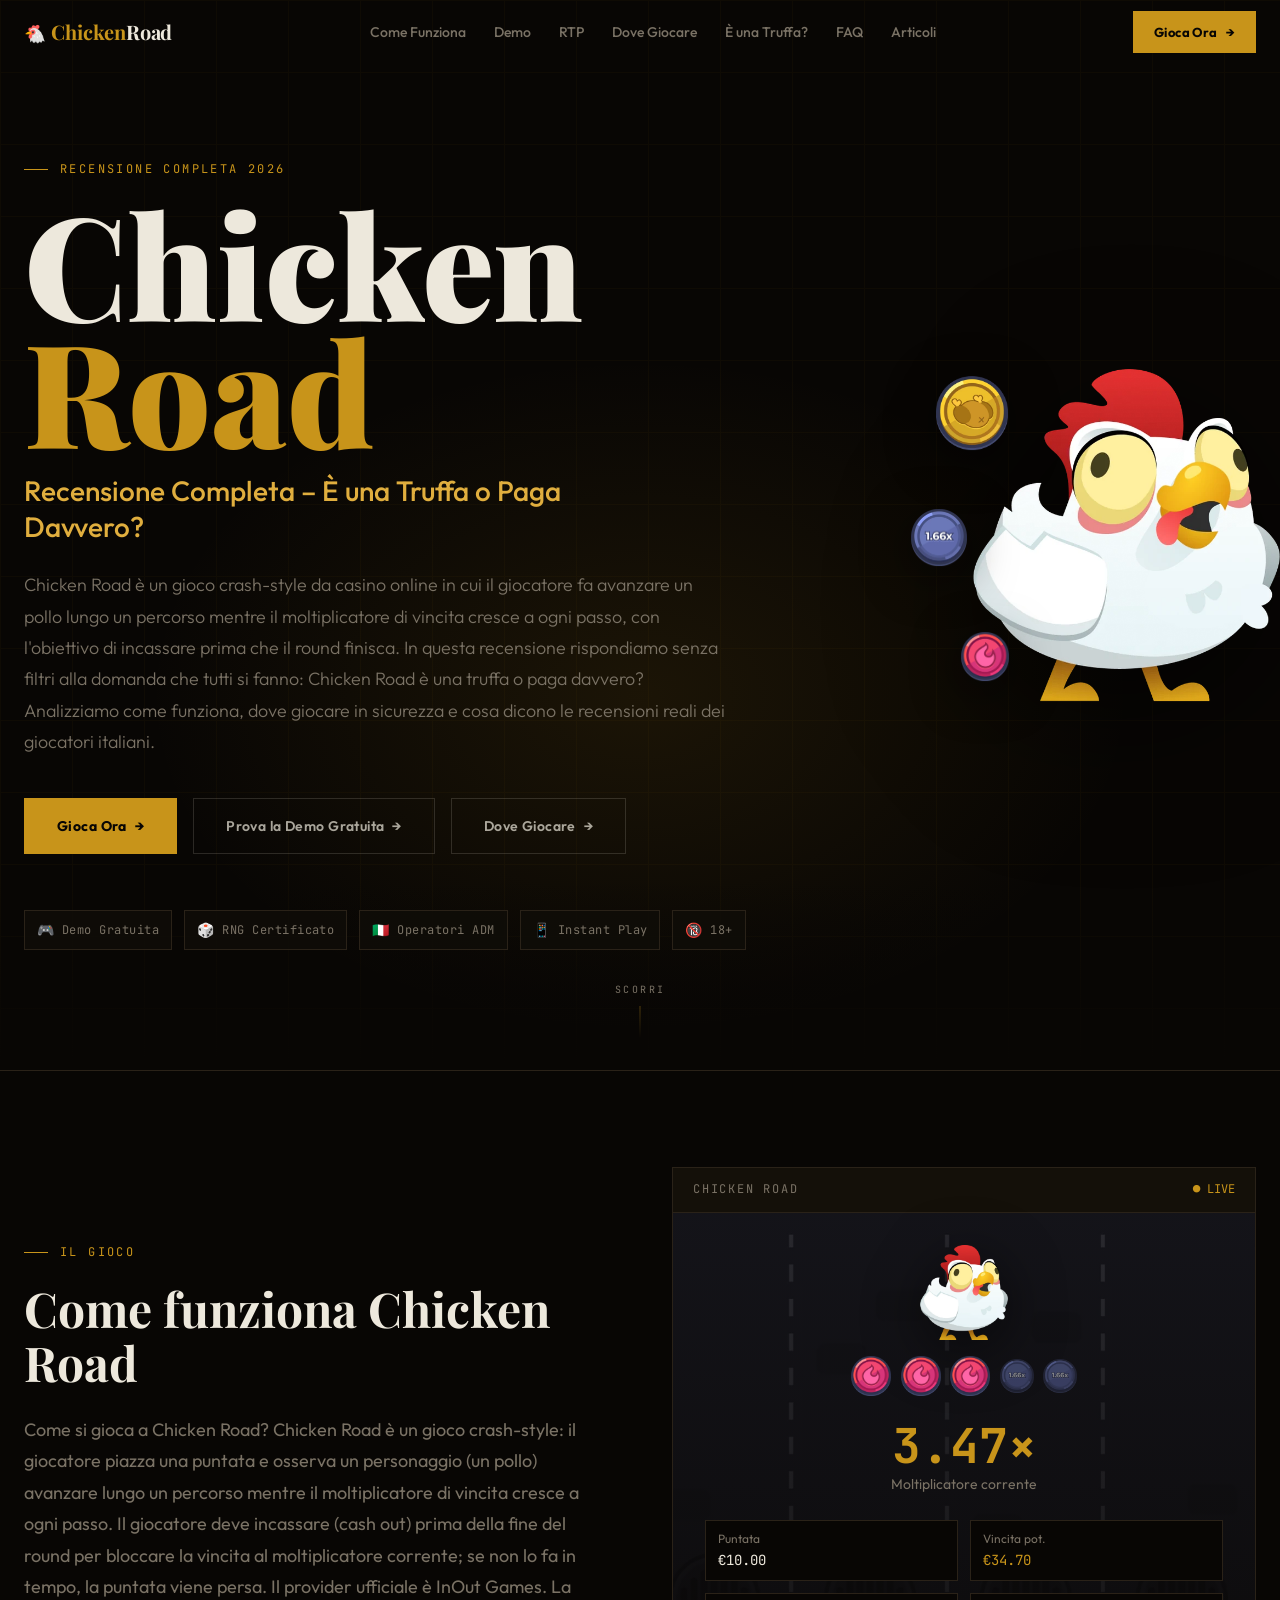
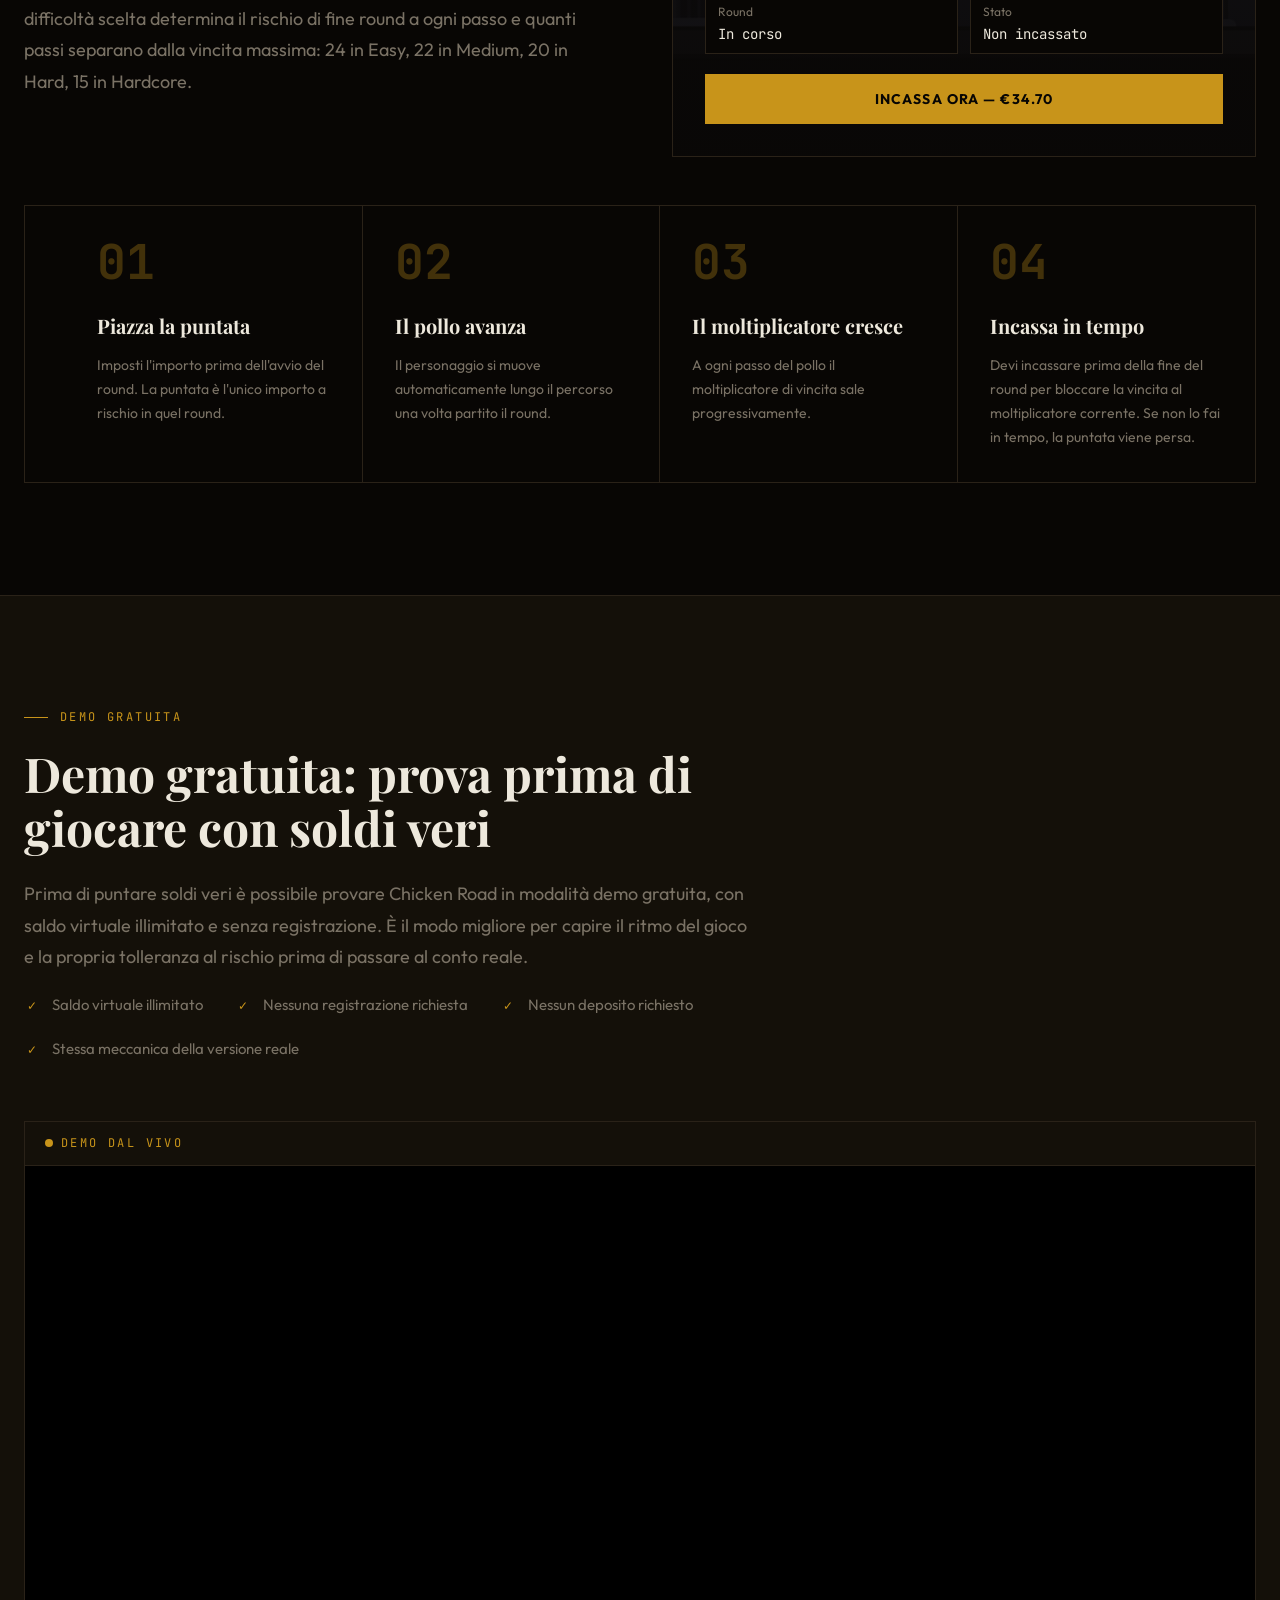
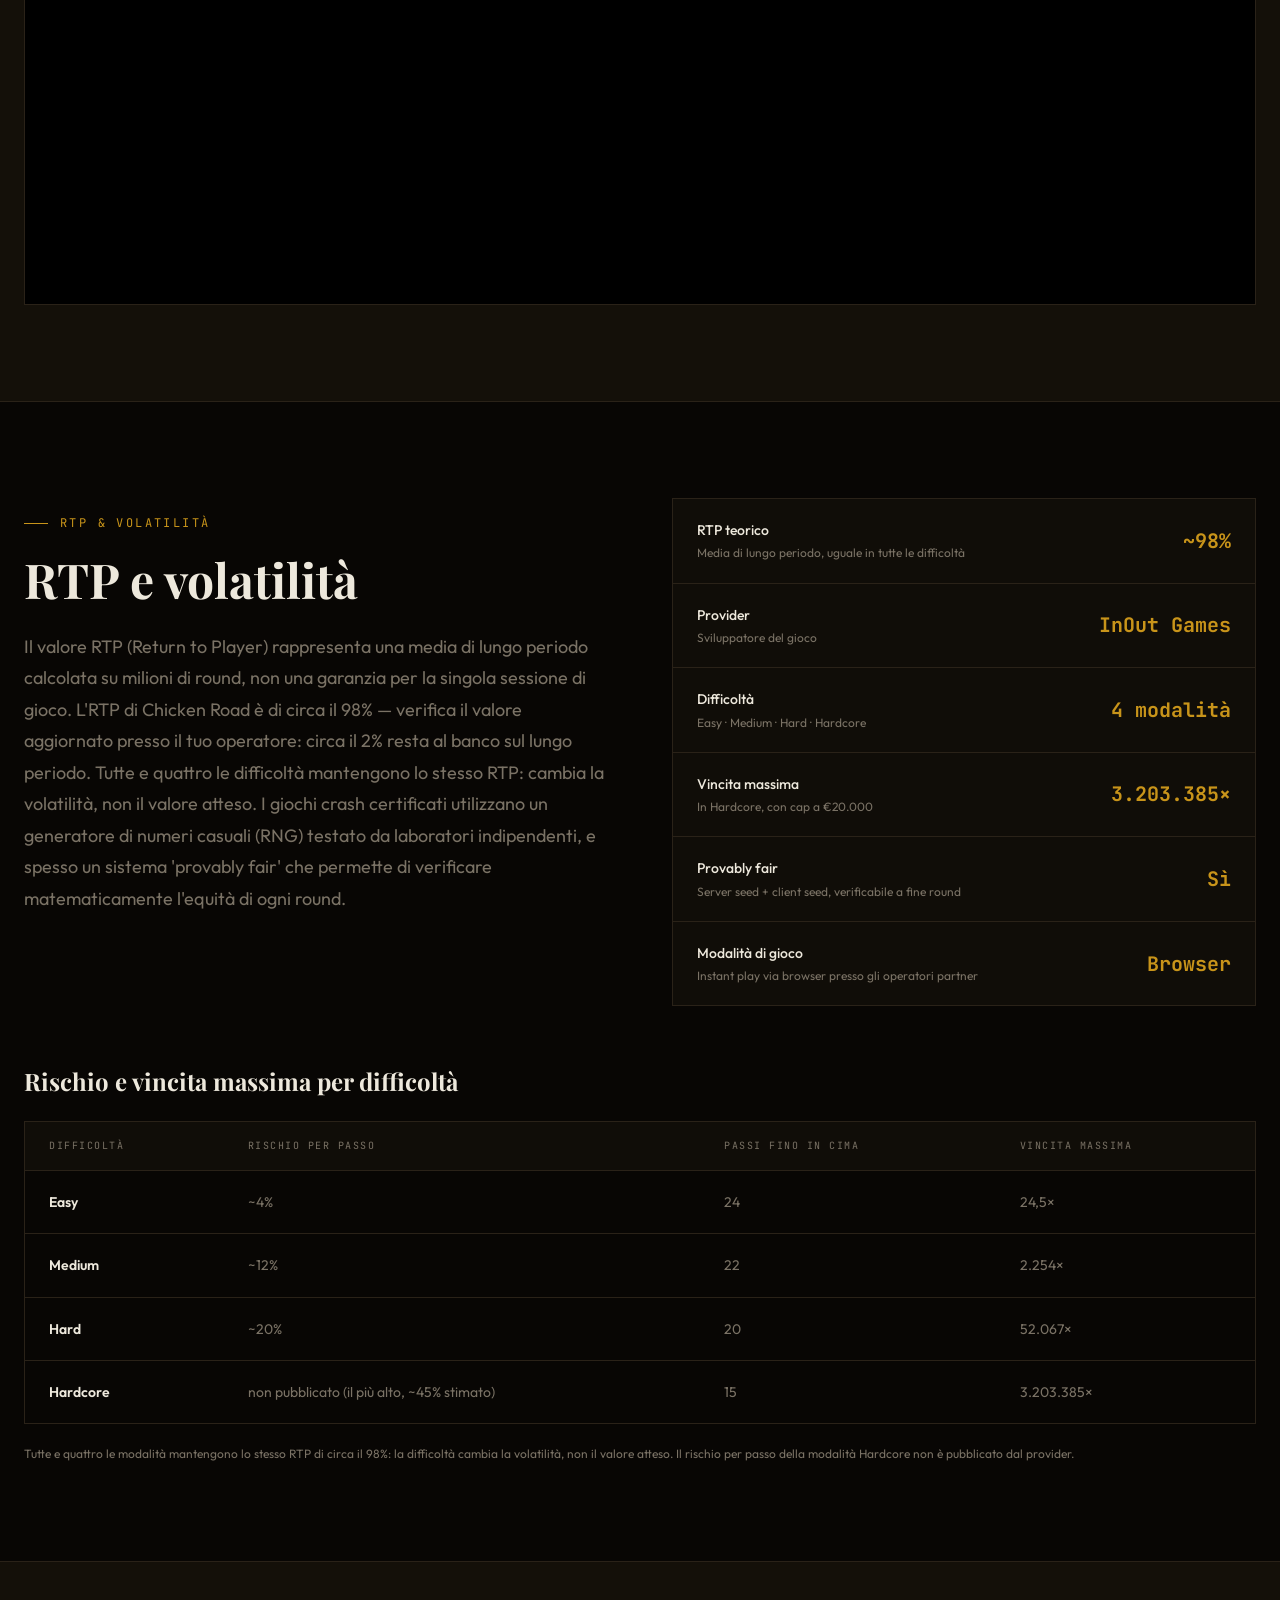
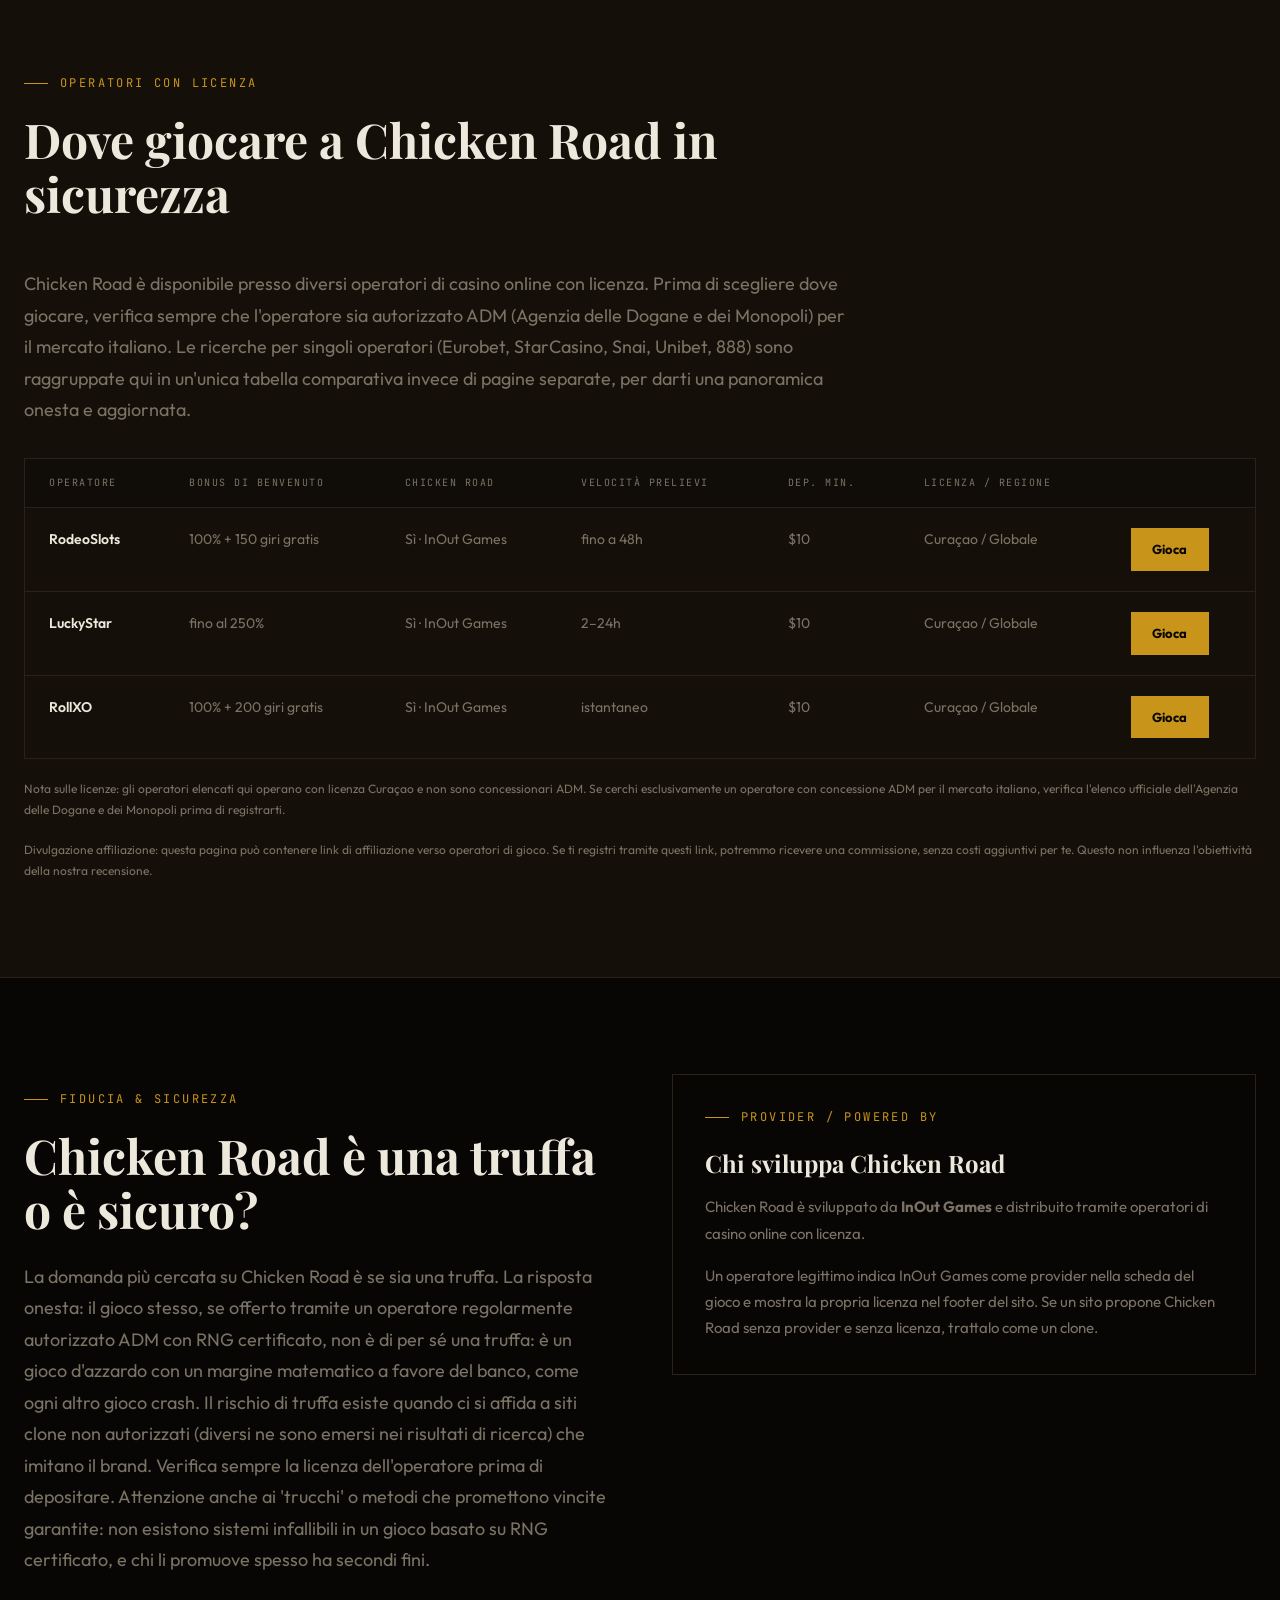
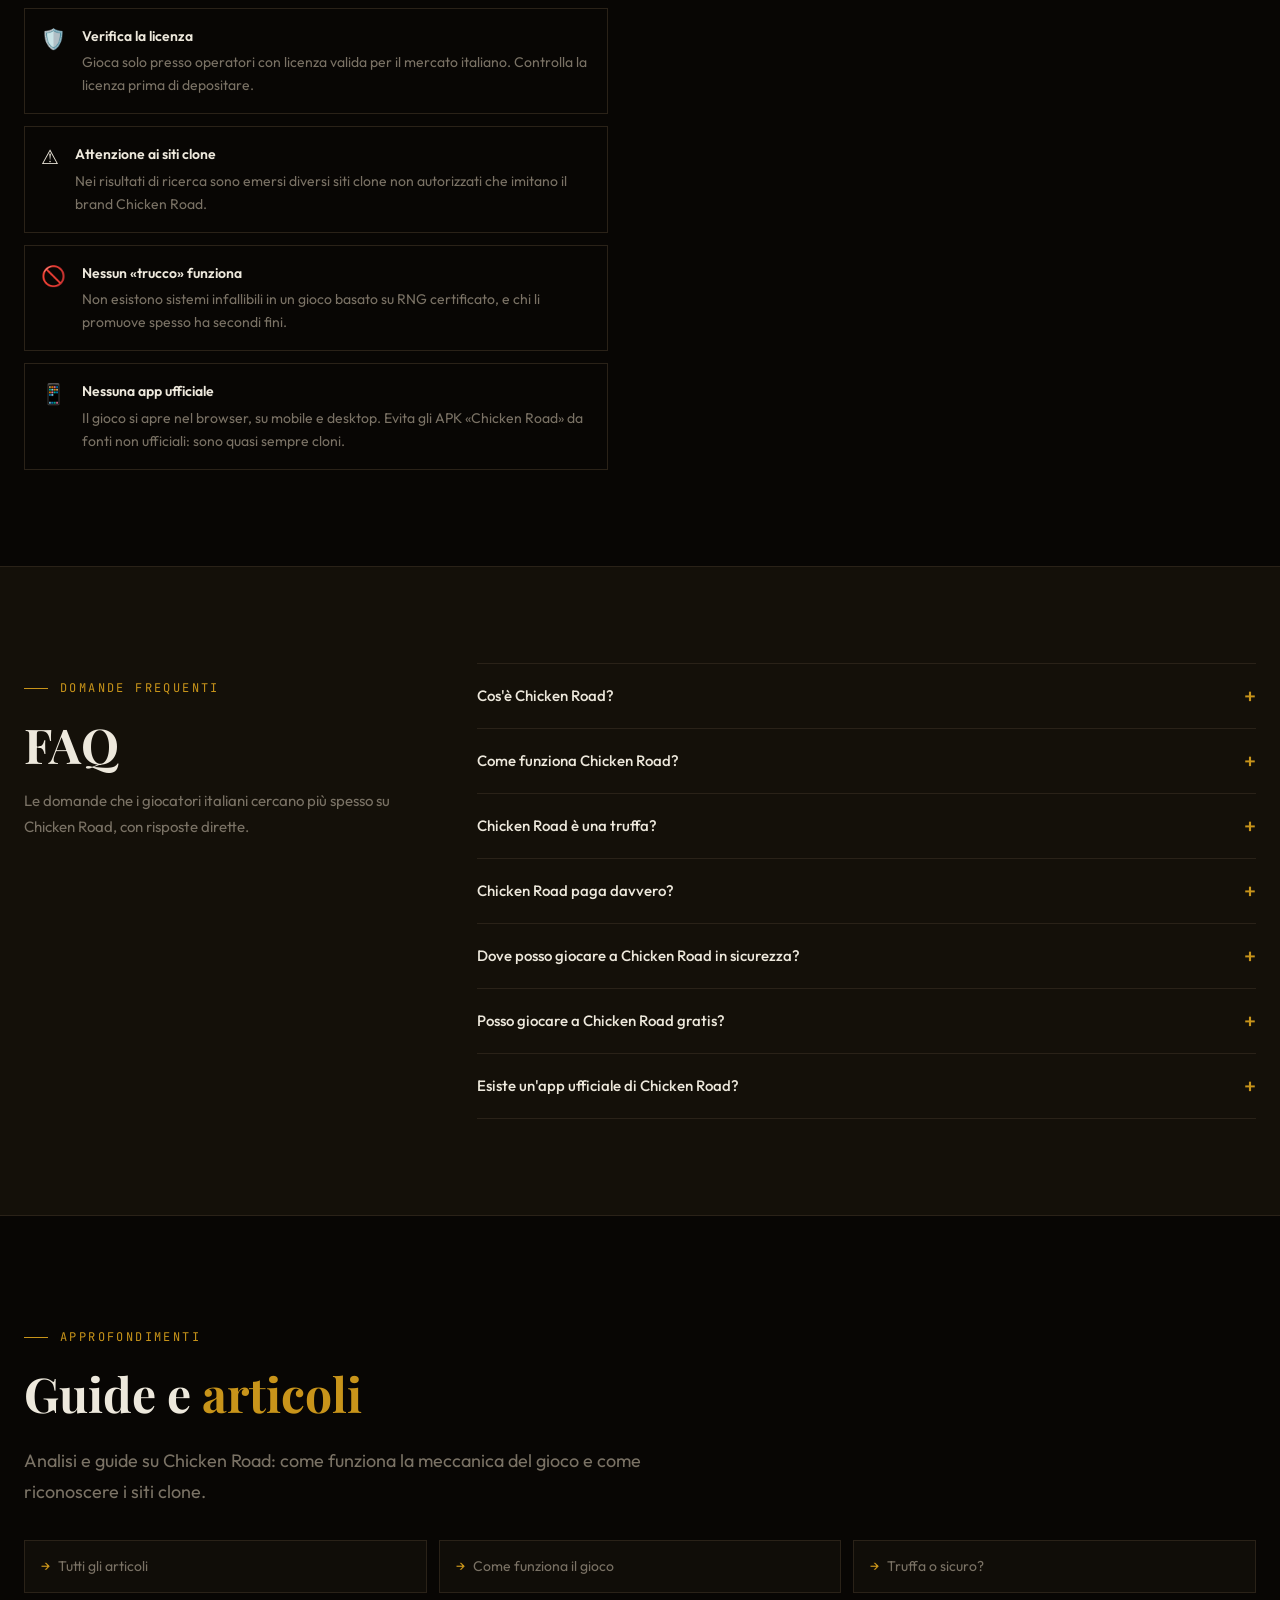
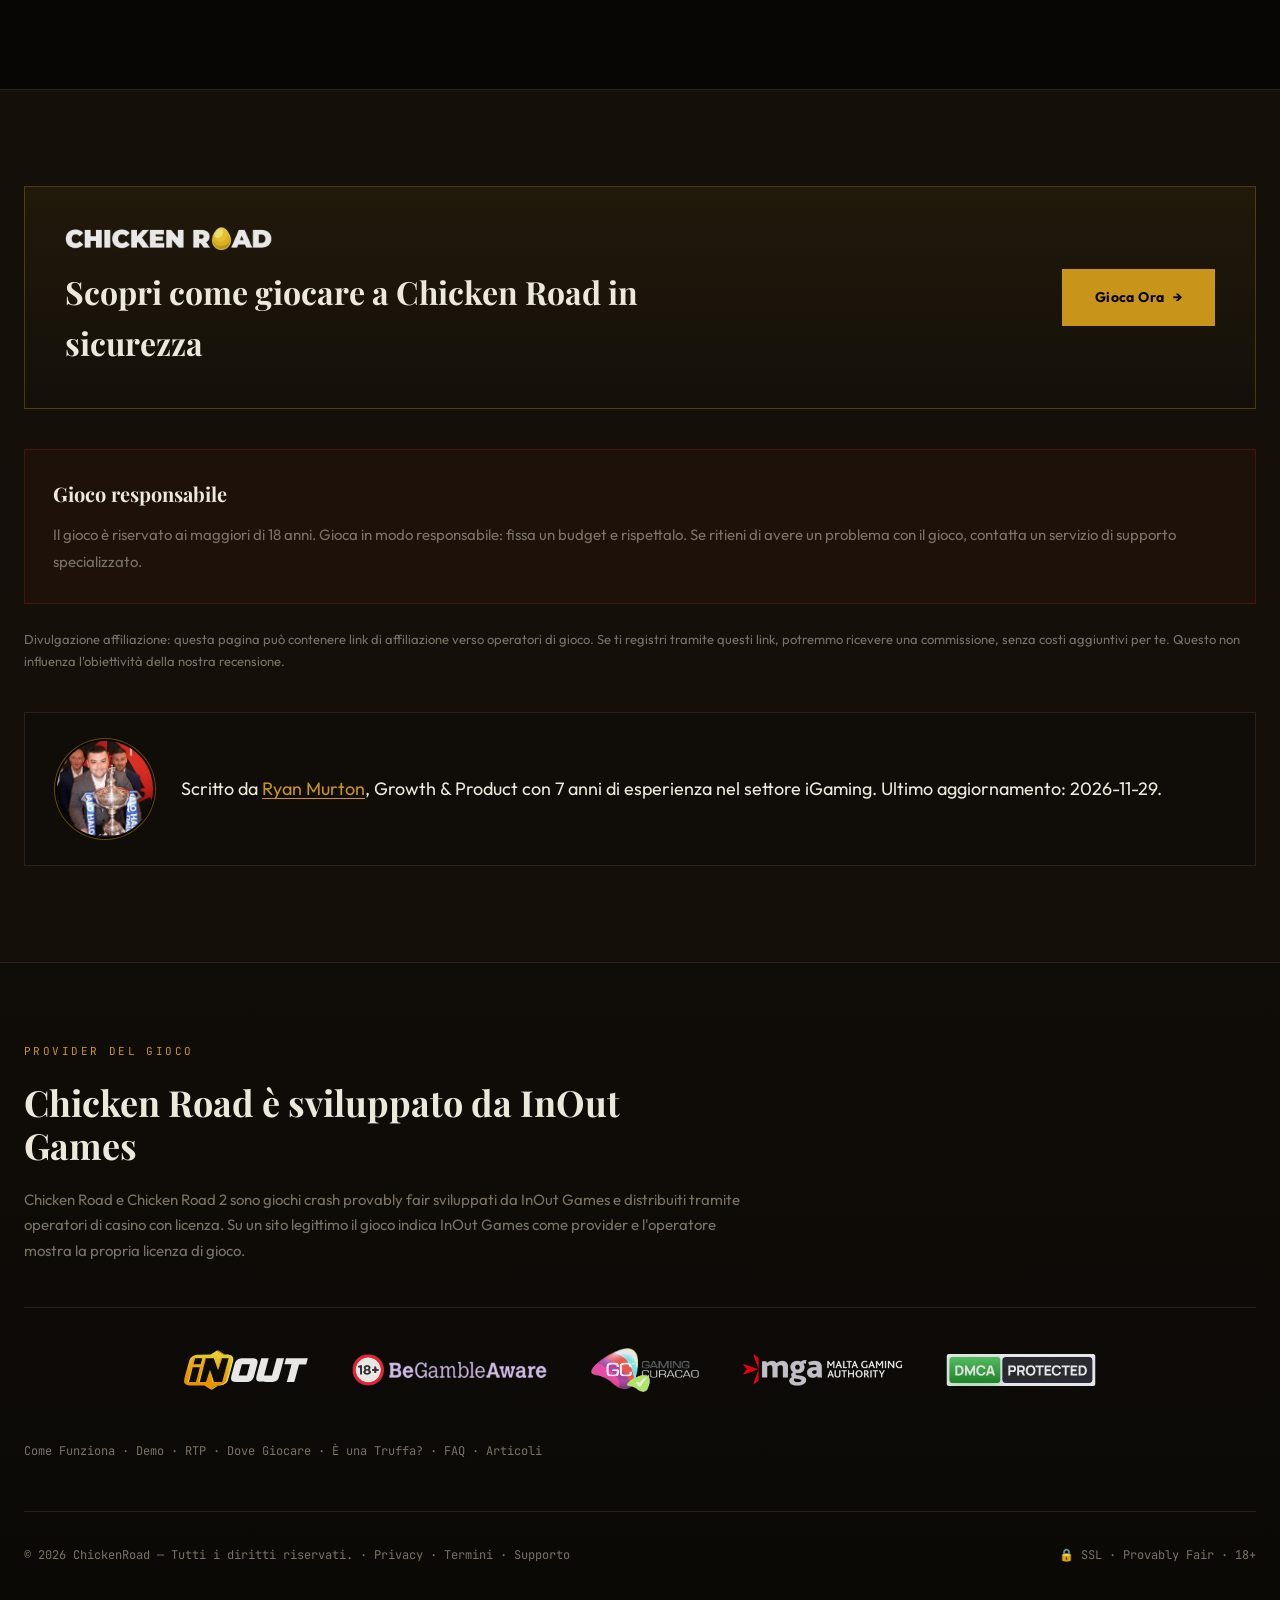
==== commit ecc1245c: "change author block, rm confirm blocks" ====
--- a/index.html
+++ b/index.html
@@ -12,6 +12,7 @@
   <meta name="robots" content="index, follow, max-image-preview:large, max-snippet:-1, max-video-preview:-1" />
   <meta name="theme-color" content="#080604" />
   <meta name="format-detection" content="telephone=no" />
+  <meta name="author" content="Ryan Murton" />
   <link rel="canonical" href="https://chickenroadstrategy.it/" />
 
   <!-- Cluster hreflang: it / pl / hu / bg, x-default -> Italia (mercato piu forte) -->
@@ -59,7 +60,7 @@
         "@id": "https://chickenroadstrategy.it/#website",
         "url": "https://chickenroadstrategy.it/",
         "name": "Chicken Road Italia",
-        "inLanguage": ["it-IT", "pl-PL", "hu-HU", "bg-BG"],
+        "inLanguage": "it-IT",
         "publisher": { "@id": "https://chickenroadstrategy.it/#organization" }
       },
       {
@@ -68,6 +69,17 @@
         "name": "Chicken Road Italia",
         "url": "https://chickenroadstrategy.it/",
         "logo": "https://chickenroadstrategy.it/assets/og-image.png"
+      },
+      {
+        "@type": "Person",
+        "@id": "https://chickenroadstrategy.it/#author",
+        "name": "Ryan Murton",
+        "url": "https://chickenroadstrategy.it/#autore",
+        "image": "https://chickenroadstrategy.it/assets/author-ryan.jpg",
+        "jobTitle": "Growth & Product",
+        "worksFor": { "@type": "Organization", "name": "Midnite" },
+        "homeLocation": { "@type": "Place", "name": "London, UK" },
+        "sameAs": [ "https://www.linkedin.com/in/ryanmurton/" ]
       },
       {
         "@type": "BreadcrumbList",
@@ -348,7 +360,7 @@
           <div>
             <p class="eyebrow"><span>RTP &amp; Volatilità</span></p>
             <h2 class="h2">RTP e volatilità</h2>
-            <p class="lead">Il valore RTP (Return to Player) rappresenta una media di lungo periodo calcolata su milioni di round, non una garanzia per la singola sessione di gioco. L'RTP di Chicken Road è di circa il 98% — verifica il valore aggiornato presso il tuo operatore: circa il 2% resta al banco sul lungo periodo. Tutte e quattro le difficoltà mantengono lo stesso RTP: cambia la volatilità, non il valore atteso. I giochi crash certificati utilizzano un generatore di numeri casuali (RNG) testato da laboratori indipendenti, e spesso un sistema 'provably fair' che permette di verificare matematicamente l'equità di ogni round. <span class="ph">[CONFIRM: certificazione RNG specifica e laboratorio di test per Chicken Road]</span>.</p>
+            <p class="lead">Il valore RTP (Return to Player) rappresenta una media di lungo periodo calcolata su milioni di round, non una garanzia per la singola sessione di gioco. L'RTP di Chicken Road è di circa il 98% — verifica il valore aggiornato presso il tuo operatore: circa il 2% resta al banco sul lungo periodo. Tutte e quattro le difficoltà mantengono lo stesso RTP: cambia la volatilità, non il valore atteso. I giochi crash certificati utilizzano un generatore di numeri casuali (RNG) testato da laboratori indipendenti, e spesso un sistema 'provably fair' che permette di verificare matematicamente l'equità di ogni round.</p>
           </div>
 
           <div class="stats">
@@ -386,13 +398,6 @@
                 <div class="stats__note">Server seed + client seed, verificabile a fine round</div>
               </div>
               <div class="stats__value">Sì</div>
-            </div>
-            <div class="stats__row">
-              <div>
-                <div class="stats__label">Certificazione RNG</div>
-                <div class="stats__note">Laboratorio di test indipendente</div>
-              </div>
-              <div class="stats__value"><span class="ph">[CONFIRM]</span></div>
             </div>
             <div class="stats__row">
               <div>
@@ -607,13 +612,11 @@
       <div class="wrap">
         <p class="eyebrow"><span>Approfondimenti</span></p>
         <h2 class="h2">Guide e <em>articoli</em></h2>
-        <p class="lead" style="max-width:44rem">Analisi e guide su Chicken Road: meccanica del gioco, verifica della licenza, demo gratuita e come riconoscere i siti clone.</p>
+        <p class="lead" style="max-width:44rem">Analisi e guide su Chicken Road: come funziona la meccanica del gioco e come riconoscere i siti clone.</p>
         <div class="related__grid" style="margin-top:2rem">
           <a href="articles/"><span aria-hidden="true">&rarr;</span> Tutti gli articoli</a>
           <a href="articles/chicken-road-come-funziona/"><span aria-hidden="true">&rarr;</span> Come funziona il gioco</a>
           <a href="articles/chicken-road-truffa-o-sicuro/"><span aria-hidden="true">&rarr;</span> Truffa o sicuro?</a>
-          <a href="articles/chicken-road-demo-gratuita/"><span aria-hidden="true">&rarr;</span> La demo gratuita</a>
-          <a href="articles/chicken-road-operatori-adm/"><span aria-hidden="true">&rarr;</span> Operatori con licenza ADM</a>
         </div>
       </div>
     </section>
@@ -631,13 +634,14 @@
 
         <div class="rg-box" style="margin-top:2.5rem">
           <h2>Gioco responsabile</h2>
-          <p>Il gioco è riservato ai maggiori di 18 anni. Gioca in modo responsabile: fissa un budget e rispettalo. Se ritieni di avere un problema con il gioco, contatta un servizio di supporto specializzato. <span class="ph">[INSERT: link all'helpline nazionale RG per l'Italia]</span>.</p>
+          <p>Il gioco è riservato ai maggiori di 18 anni. Gioca in modo responsabile: fissa un budget e rispettalo. Se ritieni di avere un problema con il gioco, contatta un servizio di supporto specializzato.</p>
         </div>
 
         <p class="disclosure">Divulgazione affiliazione: questa pagina può contenere link di affiliazione verso operatori di gioco. Se ti registri tramite questi link, potremmo ricevere una commissione, senza costi aggiuntivi per te. Questo non influenza l&#x27;obiettività della nostra recensione.</p>
 
-        <div class="byline">
-          <p class="byline__text">Scritto da Giulia Ferraro, redattrice con 8 anni di esperienza nel settore iGaming. Ultimo aggiornamento: <time class="js-date" data-date-group="byline" data-date-format="iso" datetime="2026-09-01">2026-09-01</time>. Leggi la nostra Editorial Policy e la pagina Chi Siamo. <span class="ph">[INSERT: link Chi Siamo]</span> <span class="ph">[INSERT: link Editorial Policy]</span></p>
+        <div id="autore" class="author-box">
+          <img class="author-box__avatar" src="assets/author-ryan.jpg" alt="Ryan Murton" width="96" height="96" loading="lazy" decoding="async" />
+          <p class="author-box__text">Scritto da <a href="https://www.linkedin.com/in/ryanmurton/" target="_blank" rel="noopener">Ryan Murton</a>, Growth &amp; Product con 7 anni di esperienza nel settore iGaming. Ultimo aggiornamento: <time class="js-date" data-date-group="byline" data-date-format="iso" datetime="2026-09-01">2026-09-01</time>.</p>
         </div>
       </div>
     </section>
--- a/styles.css
+++ b/styles.css
@@ -1023,7 +1023,8 @@
 .related__grid {
   display: grid;
   gap: 0.75rem;
-  grid-template-columns: repeat(auto-fill, minmax(16rem, 1fr));
+  /* auto-fit: одна-две ссылки растягиваются на всю ширину, а не висят в углу */
+  grid-template-columns: repeat(auto-fit, minmax(16rem, 1fr));
 }
 
 .related__grid a {
@@ -1077,6 +1078,37 @@
 .byline__avatar { width: 52px; height: 52px; border-radius: 50%; flex: none; object-fit: cover; }
 .byline__text { color: var(--cream-dim); font-size: 0.875rem; line-height: 1.7; margin: 0; }
 .byline__text a { color: var(--gold); }
+
+/* Блок автора — отдельная карточка после дисклеймера, как в cr-landing */
+.author-box {
+  display: flex;
+  align-items: center;
+  gap: 1.75rem;
+  margin-top: 2.5rem;
+  padding: 1.75rem 2rem;
+  border: 1px solid var(--dark-border);
+  background: var(--dark-card);
+}
+
+.author-box__avatar {
+  width: 96px;
+  height: 96px;
+  border-radius: 50%;
+  object-fit: cover;
+  flex: none;
+  box-shadow: 0 0 0 2px var(--dark), 0 0 0 3px rgba(200, 148, 26, 0.45);
+}
+
+.author-box__text { margin: 0; color: var(--cream); font-size: 1.125rem; line-height: 1.65; }
+.author-box__text a { color: var(--gold); text-decoration: underline; text-underline-offset: 3px; }
+.author-box__text a:hover { color: var(--gold-light); }
+.author-box__text time { white-space: nowrap; }
+
+@media (max-width: 40rem) {
+  .author-box { flex-direction: column; align-items: flex-start; gap: 1rem; padding: 1.25rem; }
+  .author-box__avatar { width: 80px; height: 80px; }
+  .author-box__text { font-size: 1rem; }
+}
 
 /* ── Подвал ──────────────────────────────────────────────────────────────── */
 /* Структура перенесена из cr-landing: блок провайдера с бейджами, ссылки, низ. */
@@ -1422,9 +1454,9 @@
 .art-author { background: var(--dark); }
 
 .art-author__inner {
-  max-width: 48rem;
+  max-width: 56rem;
   margin-inline: auto;
-  padding: 0 var(--pad) 2rem;
+  padding: 0 1.5rem 2rem;
 }
 
 .author-card {
@@ -1444,13 +1476,22 @@
 
 .related { background: var(--dark); }
 
+/* Та же колонка, что у карточки автора и тела статьи (56rem в article.css) */
 .related__inner {
-  max-width: 48rem;
+  max-width: 56rem;
   margin-inline: auto;
-  padding: 0 var(--pad) 3rem;
+  padding: 1rem 1.5rem 3.5rem;
 }
 
 .related__inner h2 { font-family: var(--f-display); font-size: 1.375rem; margin: 0 0 1rem; }
+
+.related__inner .related__grid a {
+  align-items: baseline;
+  padding: 1.1rem 1.25rem;
+  color: var(--cream);
+  font-size: 0.9375rem;
+  font-weight: 500;
+}
 
 .placeholder-note {
   border: 1px dashed var(--dark-border);
